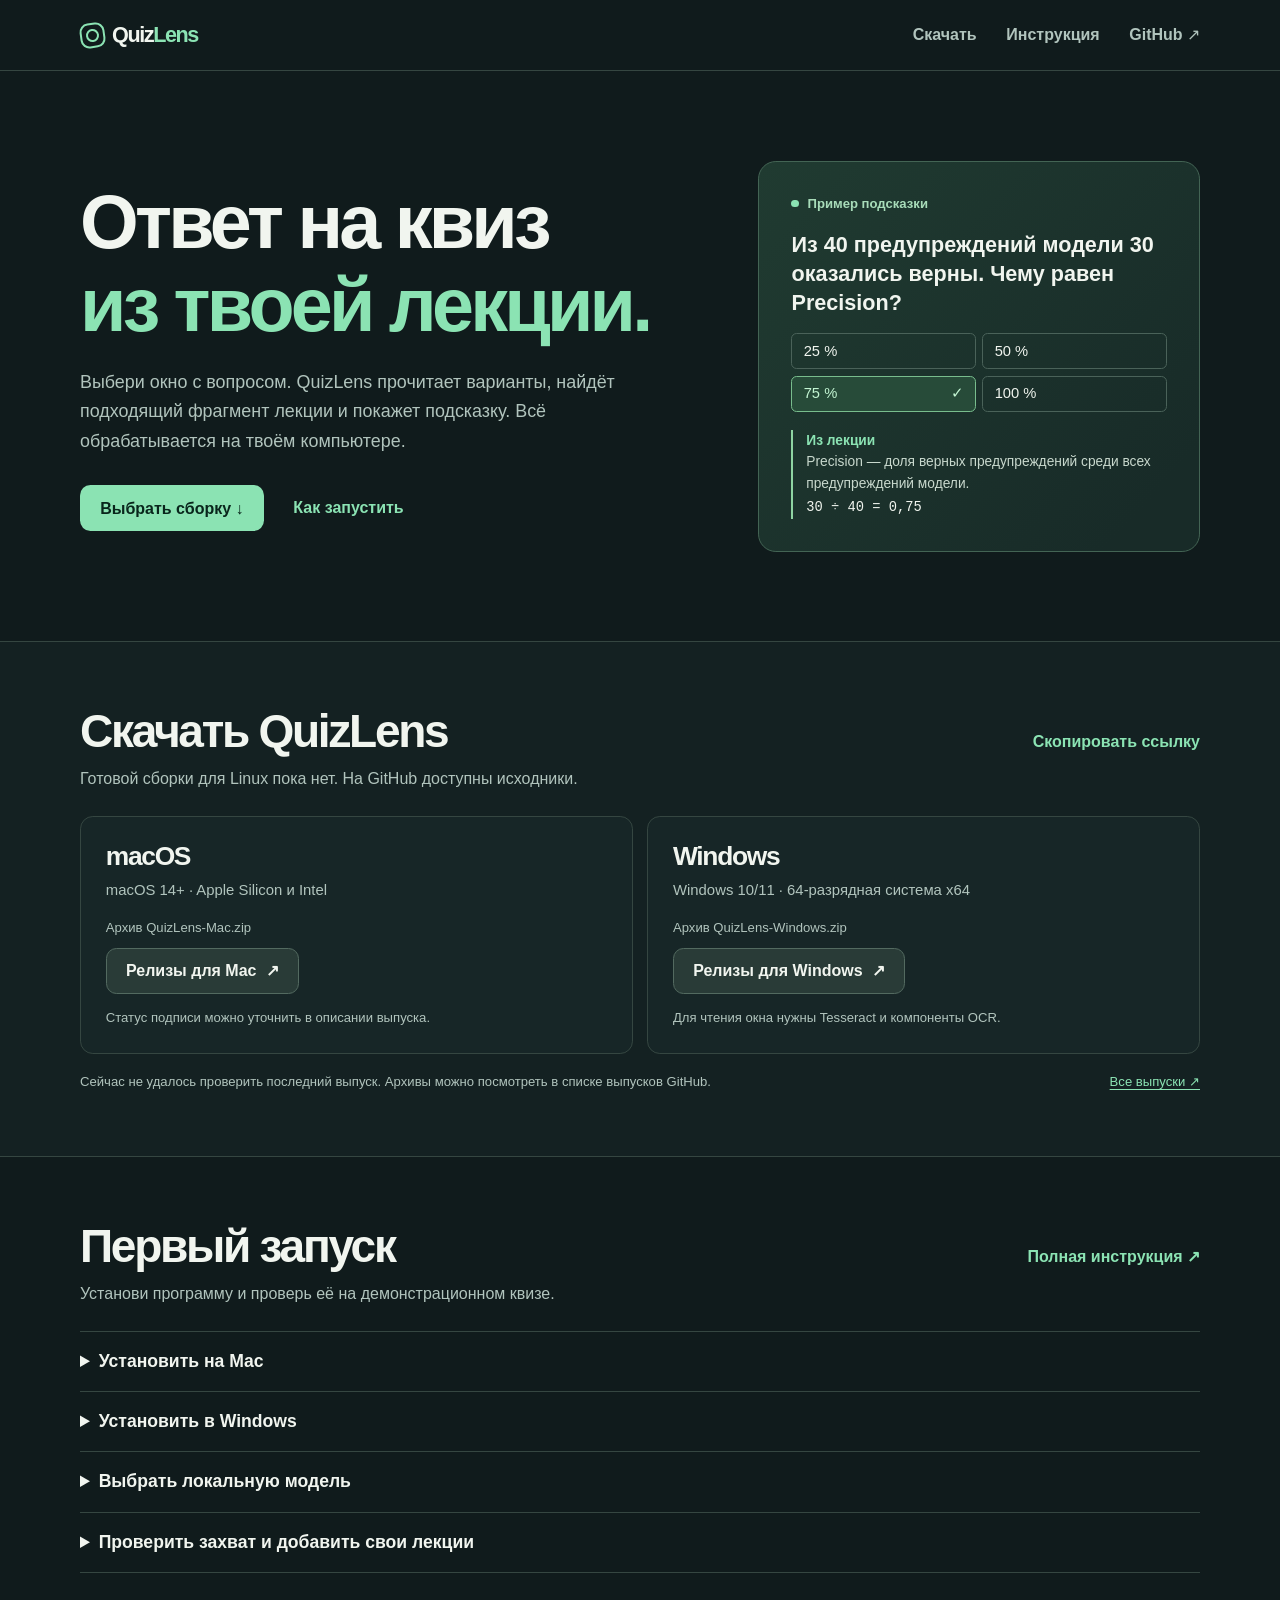
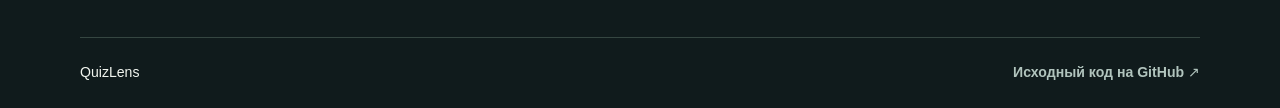
==== index.html @ 9372a593 "Publish the QuizLens download page" ====
<!doctype html>
<html lang="ru">
<head>
  <meta charset="utf-8"><meta name="viewport" content="width=device-width, initial-scale=1">
  <title>QuizLens — скачать для Mac и Windows</title>
  <meta name="description" content="QuizLens читает вопрос в выбранном окне и ищет ответ в твоих лекциях. Загрузка для macOS и Windows, подбор локальной модели и инструкция.">
  <meta name="color-scheme" content="dark"><meta name="theme-color" content="#101b1c">
  <link rel="stylesheet" href="./download.css"><script defer src="./download.js"></script>
</head>
<body data-repository="NolReaction/quizlens">
<a class="skip-link" href="#main">К содержанию</a>
<header class="bar">
  <div class="wrap nav">
    <a href="./" class="brand" aria-label="QuizLens, начало страницы"><span class="lens" aria-hidden="true"></span>Quiz<span>Lens</span></a>
    <nav aria-label="Навигация"><a href="#download">Скачать</a><a href="#start">Инструкция</a><a href="https://github.com/NolReaction/quizlens" class="external">GitHub <span aria-hidden="true">↗</span></a></nav>
  </div>
</header>
<main id="main">
  <section class="hero wrap" aria-labelledby="intro">
    <div class="intro">
      <h1 id="intro">Ответ на квиз <em>из твоей лекции.</em></h1>
      <p>Выбери окно с вопросом. QuizLens прочитает варианты, найдёт подходящий фрагмент лекции и покажет подсказку. Всё обрабатывается на твоём компьютере.</p>
      <div class="hero-actions"><a id="hero-action" class="button primary" href="#download">Выбрать сборку <span aria-hidden="true">↓</span></a><a class="text-link" href="#start">Как запустить</a></div>
    </div>
    <aside class="preview" aria-label="Пример работы QuizLens">
      <div class="preview-caption"><span class="caption-dot" aria-hidden="true"></span>Пример подсказки</div>
      <p class="example-question">Из 40 предупреждений модели 30 оказались верны. Чему равен Precision?</p>
      <div class="examples"><span>25 %</span><span>50 %</span><strong>75 % <i aria-hidden="true">✓</i></strong><span>100 %</span></div>
      <div class="evidence"><div>Из лекции</div><p>Precision — доля верных предупреждений среди всех предупреждений модели.</p><code>30 ÷ 40 = 0,75</code></div>
    </aside>
  </section>

  <section id="download" class="download section" aria-labelledby="download-title">
    <div class="wrap">
      <div class="section-heading"><div><h2 id="download-title">Скачать QuizLens</h2><p id="device-note">Выбери систему компьютера, на котором будешь проходить квиз.</p></div><button id="share" type="button" class="text-link" hidden>Скопировать ссылку</button></div>
      <p id="share-message" class="feedback" role="status"></p>
      <div class="build-grid">
        <article class="build" id="mac-card" tabindex="-1"><div class="build-heading"><h3>macOS</h3><span class="match" hidden>Для этого устройства</span></div><p>macOS 14+ · Apple Silicon и Intel</p><p class="metadata" id="mac-info">Архив QuizLens-Mac.zip</p><a id="mac-download" aria-describedby="sign-info" class="button asset" href="https://github.com/NolReaction/quizlens/releases">Релизы для Mac <span aria-hidden="true">↗</span></a><p id="sign-info" class="fine">Сведения о подписи указаны в выпуске.</p></article>
        <article class="build" id="windows-card"><div class="build-heading"><h3>Windows</h3><span class="match" hidden>Для этого устройства</span></div><p>Windows 10/11 · 64-разрядная система x64</p><p class="metadata" id="windows-info">Архив QuizLens-Windows.zip</p><a id="windows-download" class="button asset" href="https://github.com/NolReaction/quizlens/releases">Релизы для Windows <span aria-hidden="true">↗</span></a><p class="fine">Для чтения окна нужны Tesseract и компоненты OCR.</p></article>
      </div>
      <div class="release-row"><p id="release-status" role="status">Публикации и контрольные суммы доступны в GitHub Releases.</p><a id="releases" href="https://github.com/NolReaction/quizlens/releases">Все выпуски ↗</a></div>
      <noscript><p>Открой список выпусков. В разделе Assets выбери архив своей системы. Подробная инструкция есть ниже.</p></noscript>
    </div>
  </section>

  <section id="start" class="guide wrap section" aria-labelledby="guide-title">
    <div class="section-heading"><div><h2 id="guide-title">Первый запуск</h2><p>Установи программу и проверь её на демонстрационном квизе.</p></div><a href="https://github.com/NolReaction/quizlens/blob/HEAD/docs/GUIDE.md" class="text-link">Полная инструкция ↗</a></div>
    <div class="steps">
      <details id="mac-install"><summary>Установить на Mac</summary><div>
        <p>Распакуй ZIP, перенеси <strong>QuizLens.app</strong> в «Программы» и открой. Нужен Python версии 3.9 или новее. Если он ещё не установлен, скачай Python для macOS. <a href="https://www.python.org/downloads/macos/">Сайт Python ↗</a></p>
        <p>Откроется локальная страница QuizLens в браузере. Её также можно открыть из меню QuizLens в строке меню. При первом захвате macOS может попросить доступ к записи экрана. Разрешение выдаётся приложению, которое выполняет захват.</p>
      </div></details>
      <details id="windows-install"><summary>Установить в Windows</summary><div>
        <p>Распакуй ZIP через «Извлечь всё». Установи 64-разрядный Python 3.9+ и открой <strong>Start.cmd</strong>. Оставь консоль открытой во время работы. <a href="https://www.python.org/downloads/windows/">Python для Windows ↗</a></p>
        <p>Для чтения экрана закрой QuizLens, установи Tesseract с языками <code>rus</code> и <code>eng</code>, затем запусти <strong>Install-OCR.cmd</strong>. После установки снова открой <strong>Start.cmd</strong>. Пошаговая инструкция есть в <strong>START-HERE.txt</strong> внутри архива.</p>
      </div></details>
      <details><summary>Выбрать локальную модель</summary><div><p>На главной странице QuizLens открой <strong>«Подобрать модель для компьютера»</strong>. Приложение учтёт память и графику, покажет точный файл GGUF и даст ссылку на скачивание. Введи характеристики вручную, если подбираешь модель для друга.</p>
        <p>Загрузи модель в Bionic или LM Studio, включи локальный API-сервер и нажми в QuizLens <strong>«Обновить список» → «Проверить на трёх вопросах»</strong>. Замер покажет, на сколько вопросов модель верно ответила за 15 секунд на вопрос. Для встроенных карточек модель можно пропустить. <a href="https://lmstudio.ai/">LM Studio ↗</a></p></div></details>
      <details><summary>Проверить захват и добавить свои лекции</summary><div><p>В разделе <strong>«Захват»</strong> отметь демонстрационный банк <code>analytics-demo.quiz.json</code>. Нажми <strong>«Открыть пробный квиз»</strong>, вернись в QuizLens и через <strong>«Выбрать окно»</strong> подключи вкладку квиза. Перейди в квиз и нажми <strong>«Начать»</strong>.</p>
        <p>Для занятия добавь свои PDF, PPTX, IPYNB или текст через <strong>«Лекции и модель» → «+ Добавить»</strong>. При появлении подсказки можно сверить её с цитатой. В тренировке доступны вопросы с таймером, а в журнале можно разобрать и исправить ответ.</p></div></details>
    </div>
  </section>
</main>
<footer class="wrap foot"><span>QuizLens</span><a href="https://github.com/NolReaction/quizlens">Исходный код на GitHub ↗</a></footer>
</body>
</html>
---- download.css ----
:root {
  color-scheme: dark;
  --background: #101b1c;
  --surface: #172627;
  --raised: #203132;
  --text: #f1f5ef;
  --muted: #b1c4bd;
  --accent: #8be3b3;
  --line: #354641;
  font-family: "Inter", -apple-system, BlinkMacSystemFont, "Segoe UI", sans-serif;
  background: var(--background);
  color: var(--text);
  line-height: 1.55;
}
* { box-sizing: border-box; }
body { margin: 0; }
[hidden] { display: none !important; }
a { color: var(--accent); text-underline-offset: .22em; }
button { font: inherit; cursor: pointer; }
a:focus-visible, button:focus-visible, summary:focus-visible { outline: 3px solid #e5e5a2; outline-offset: 5px; }
.wrap { width: min(1120px, calc(100% - 3rem)); margin: 0 auto; }
.bar { border-bottom: 1px solid var(--line); }
.nav, .nav nav, .brand, .section-heading, .release-row, .foot, .hero-actions, .build-heading { display: flex; align-items: center; }
.nav { min-height: 70px; justify-content: space-between; gap: 1rem; }
.nav nav, .hero-actions { gap: clamp(.8rem, 3vw, 1.85rem); }
.nav a, .brand, .foot a { text-decoration: none; }
.nav nav a, .foot a { color: var(--muted); font-weight: 550; }
.nav nav a:hover, .foot a:hover { text-decoration: underline; color: var(--text); }
.brand { color: var(--text); font-size: 1.35rem; letter-spacing: -.065em; font-weight: 750; }
.brand span:last-child { color: var(--accent); }
.lens { width: 1.55rem; height: 1.55rem; border: 2px solid var(--accent); border-radius: .55rem; transform: rotate(-8deg); margin-right: .45rem; display: grid; place-items: center; }
.lens::before { content: ''; width: .61rem; height: .61rem; border: 2px solid var(--accent); border-radius: 50%; }
.skip-link { position: absolute; top: -100px; left: 1rem; background: var(--surface); padding: .7rem 1rem; }
.skip-link:focus { top: 1rem; z-index: 2; }
h1, h2, h3, p { margin: 0; }
h1, h2, h3 { line-height: 1.1; letter-spacing: -.05em; text-wrap: balance; }
h1 { font-size: clamp(2.8rem, 5.9vw, 5.25rem); }
h1 em { display: block; font-weight: inherit; font-style: normal; color: var(--accent); }
h2 { font-size: clamp(1.9rem, 3.6vw, 3rem); }
h3 { font-size: 1.65rem; }
.hero { padding-block: clamp(3.1rem, 7vw, 6.5rem); display: grid; grid-template-columns: minmax(0, 1.22fr) minmax(0, .9fr); gap: clamp(2rem, 7vw, 5rem); align-items: center; }
.intro > p { font-size: clamp(1rem, 1.4vw, 1.16rem); line-height: 1.65; max-width: 42em; color: var(--muted); margin: 1.3rem 0 1.8rem; }
.hero-actions { flex-wrap: wrap; }
.button, .text-link { font-weight: 650; text-decoration: none; }
.button { display: inline-flex; justify-content: center; align-items: center; gap: .6rem; padding: .66rem 1.2rem; border-radius: .65rem; line-height: 1.45; border: 1px solid var(--line); }
.button.primary, .recommended .asset { background: var(--accent); color: #09261c; border-color: transparent; }
.button.primary:hover, .recommended .asset:hover { background: #a4eabf; }
.text-link { color: var(--accent); border: 0; background: transparent; padding: .45rem 0; }
.text-link:hover { text-decoration: underline; }
.preview { border: 1px solid #436454; border-radius: 1.12rem; padding: clamp(1.15rem, 3vw, 2rem); background: linear-gradient(133deg, #203b31 0%, #182b28 88%); }
.preview-caption { color: #a8dcb9; font-size: .82rem; font-weight: 600; display: flex; align-items: center; gap: .55rem; }
.caption-dot { width: .45rem; height: .45rem; border-radius: 50%; background: var(--accent); }
.example-question { margin: 1rem 0; font-weight: 650; font-size: clamp(1.05rem, 1.8vw, 1.35rem); line-height: 1.35; }
.examples { display: grid; grid-template-columns: repeat(2, 1fr); gap: .4rem; }
.examples > * { border: 1px solid #4a6259; padding: .35rem .7rem; border-radius: .35rem; font-size: .92rem; font-weight: 500; }
.examples strong { color: #c3f5d3; background: #274b39; border-color: #78bd8d; }
.examples i { font-style: normal; float: right; }
.evidence { padding-left: .8rem; border-left: 2px solid #8ed4a2; margin-top: 1.15rem; font-size: .86rem; color: #c8d8cd; }
.evidence div { font-weight: 650; color: var(--accent); }
.evidence code { display: block; margin-top: .2rem; color: var(--text); }
.section { padding-block: clamp(2.7rem, 5vw, 4.8rem); scroll-margin-top: .5rem; }
.download { background: #142122; border-block: 1px solid var(--line); }
.section-heading, .release-row, .foot { justify-content: space-between; gap: 1rem; flex-wrap: wrap; }
.section-heading { align-items: baseline; margin-bottom: 1.5rem; }
.section-heading p, .build p, .release-row p { color: var(--muted); }
.section-heading p { margin-top: .65rem; }
.build-grid { display: grid; grid-template-columns: repeat(2,minmax(0,1fr)); gap: .9rem; }
.build { border: 1px solid var(--line); border-radius: .8rem; background: var(--surface); padding: clamp(1.1rem, 2vw, 1.55rem); }
.build-heading { flex-wrap: wrap; gap: .65rem; margin-bottom: .5rem; }
.build.recommended { border-color: #6b9b7f; }
.match { color: #b7f0c8; font-size: .74rem; letter-spacing: .01em; }
.build p { font-size: .93rem; overflow-wrap: anywhere; }
.build .metadata { margin: 1rem 0 .6rem; font-size: .82rem; }
.asset { color: var(--text); background: #293b37; border-color: #536a60; }
.asset:hover { background: #334c42; }
.build .fine, .release-row { font-size: .82rem; }
.build .fine { margin-top: .85rem; }
.release-row { margin-top: 1.1rem; }
.feedback:empty { display: none; }
.feedback:not(:empty) { margin: -.7rem 0 1rem; overflow-wrap: anywhere; color: var(--muted); }
.steps { border-top: 1px solid var(--line); }
.steps details { padding: 1rem 0; border-bottom: 1px solid var(--line); }
.steps summary { font-weight: 590; font-size: 1.1rem; cursor: pointer; }
.steps details[open] summary { color: var(--accent); }
.steps details > div { max-width: 76ch; }
.steps p { margin-top: .7rem; color: var(--muted); }
.steps strong { font-weight: 620; color: var(--text); }
code { font-family: "IBM Plex Mono", "SFMono-Regular", Consolas, monospace; overflow-wrap: anywhere; }
.foot { border-top: 1px solid var(--line); padding-block: 1.5rem; font-size: .88rem; }
@media (max-width: 740px) { .hero { grid-template-columns: 1fr; gap: 2rem; } .preview { max-width: 32em; } }
@media (max-width: 570px) { .wrap { width: calc(100% - 2rem); } .nav nav { font-size: .84rem; gap: .8rem; } .nav { min-height: 58px; } .build-grid { grid-template-columns: 1fr; } .section-heading { gap: .45rem; } }
@media (max-width: 380px) { .nav { align-items: flex-start; flex-wrap: wrap; gap: .4rem; padding-block: .6rem; } .nav nav { width: 100%; justify-content: space-between; } }
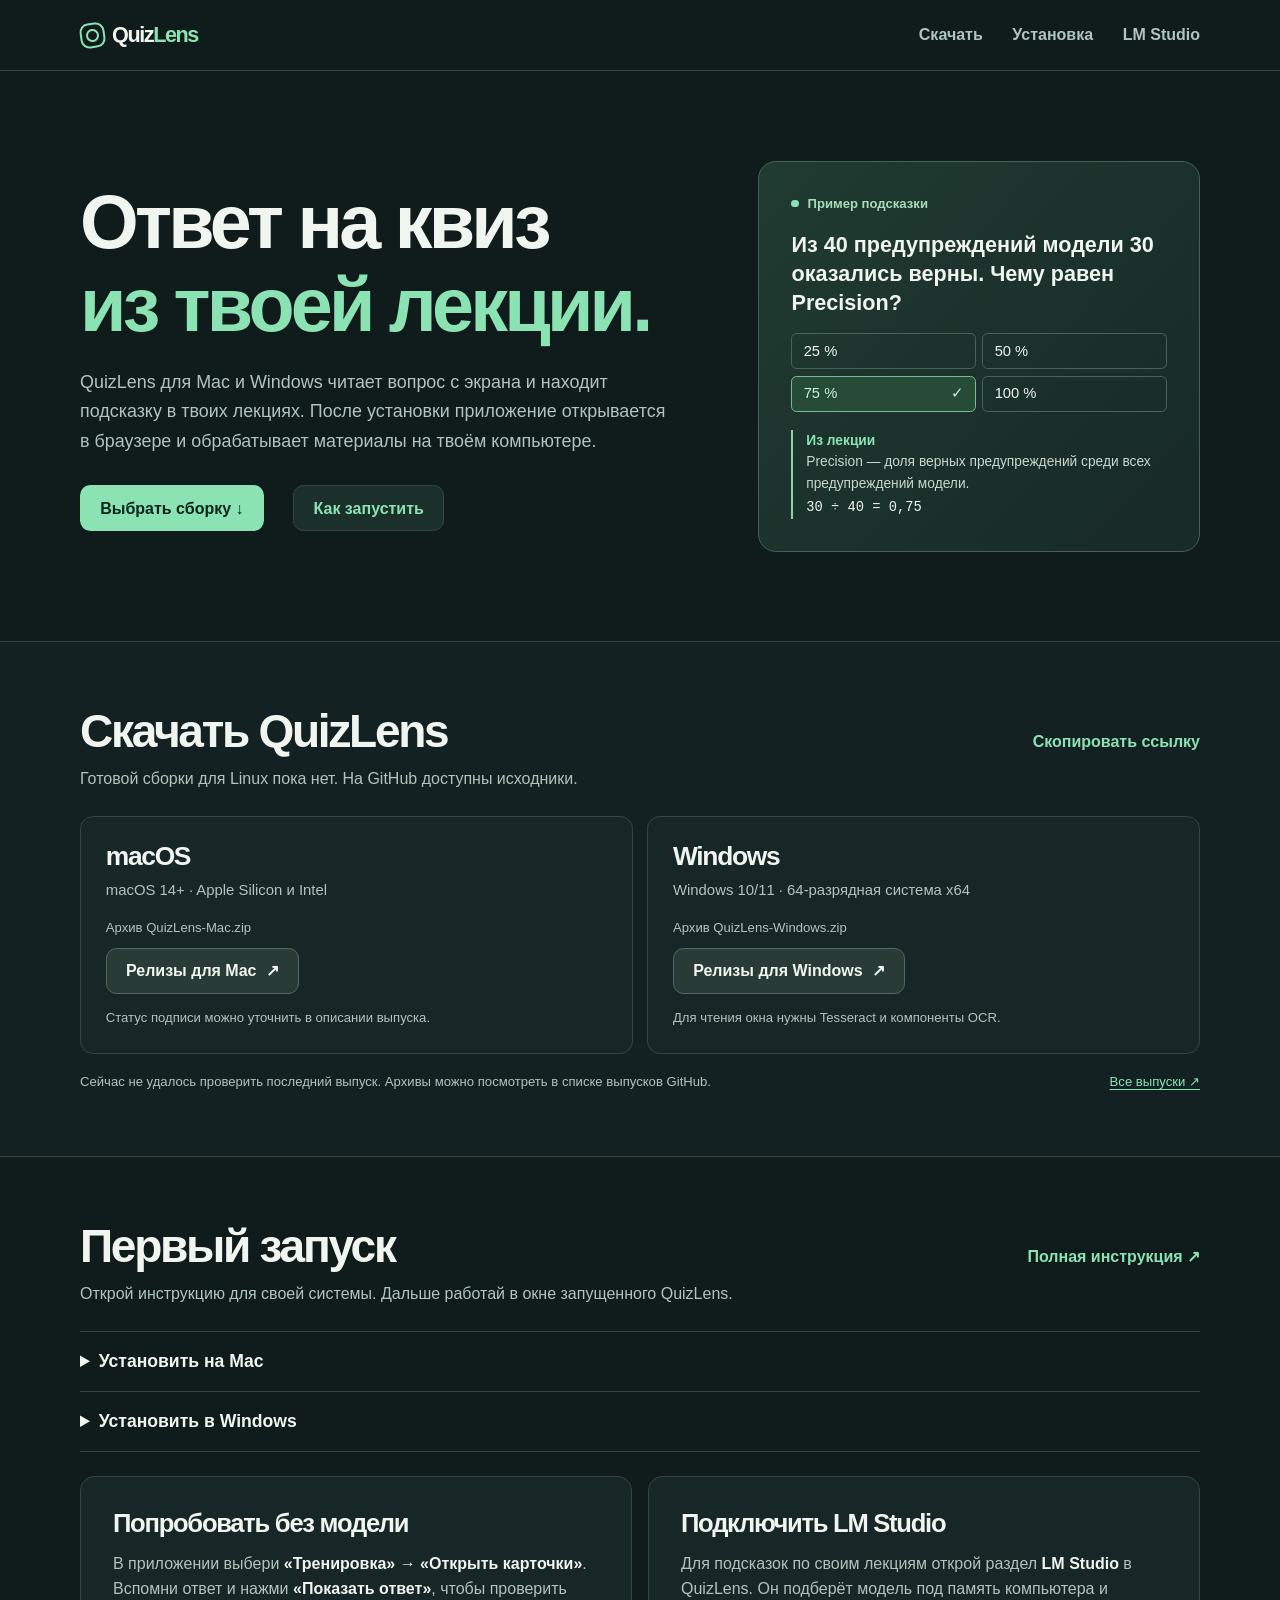
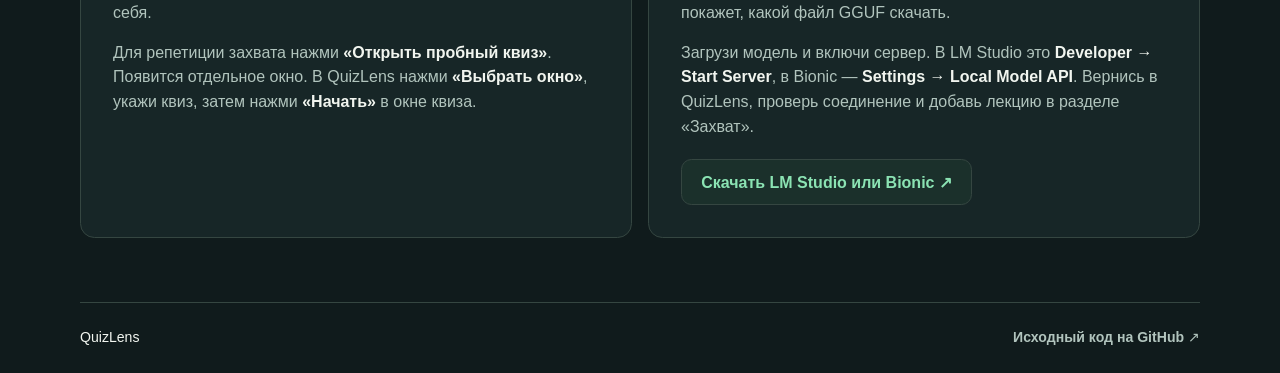
==== commit 562a4004: "Update QuizLens download page" ====
--- a/index.html
+++ b/index.html
@@ -12,15 +12,15 @@
 <header class="bar">
   <div class="wrap nav">
     <a href="./" class="brand" aria-label="QuizLens, начало страницы"><span class="lens" aria-hidden="true"></span>Quiz<span>Lens</span></a>
-    <nav aria-label="Навигация"><a href="#download">Скачать</a><a href="#start">Инструкция</a><a href="https://github.com/NolReaction/quizlens" class="external">GitHub <span aria-hidden="true">↗</span></a></nav>
+    <nav aria-label="Навигация"><a href="#download">Скачать</a><a href="#start">Установка</a><a href="#model-setup">LM Studio</a></nav>
   </div>
 </header>
 <main id="main">
   <section class="hero wrap" aria-labelledby="intro">
     <div class="intro">
       <h1 id="intro">Ответ на квиз <em>из твоей лекции.</em></h1>
-      <p>Выбери окно с вопросом. QuizLens прочитает варианты, найдёт подходящий фрагмент лекции и покажет подсказку. Всё обрабатывается на твоём компьютере.</p>
-      <div class="hero-actions"><a id="hero-action" class="button primary" href="#download">Выбрать сборку <span aria-hidden="true">↓</span></a><a class="text-link" href="#start">Как запустить</a></div>
+      <p>QuizLens для Mac и Windows читает вопрос с экрана и находит подсказку в твоих лекциях. После установки приложение открывается в браузере и обрабатывает материалы на твоём компьютере.</p>
+      <div class="hero-actions"><a id="hero-action" class="button primary" href="#download">Выбрать сборку <span aria-hidden="true">↓</span></a><a class="button secondary" href="#start">Как запустить</a></div>
     </div>
     <aside class="preview" aria-label="Пример работы QuizLens">
       <div class="preview-caption"><span class="caption-dot" aria-hidden="true"></span>Пример подсказки</div>
@@ -44,7 +44,7 @@
   </section>
 
   <section id="start" class="guide wrap section" aria-labelledby="guide-title">
-    <div class="section-heading"><div><h2 id="guide-title">Первый запуск</h2><p>Установи программу и проверь её на демонстрационном квизе.</p></div><a href="https://github.com/NolReaction/quizlens/blob/HEAD/docs/GUIDE.md" class="text-link">Полная инструкция ↗</a></div>
+    <div class="section-heading"><div><h2 id="guide-title">Первый запуск</h2><p>Открой инструкцию для своей системы. Дальше работай в окне запущенного QuizLens.</p></div><a href="https://github.com/NolReaction/quizlens/blob/HEAD/docs/GUIDE.md" class="text-link">Полная инструкция ↗</a></div>
     <div class="steps">
       <details id="mac-install"><summary>Установить на Mac</summary><div>
         <p>Распакуй ZIP, перенеси <strong>QuizLens.app</strong> в «Программы» и открой. Нужен Python версии 3.9 или новее. Если он ещё не установлен, скачай Python для macOS. <a href="https://www.python.org/downloads/macos/">Сайт Python ↗</a></p>
@@ -54,10 +54,19 @@
         <p>Распакуй ZIP через «Извлечь всё». Установи 64-разрядный Python 3.9+ и открой <strong>Start.cmd</strong>. Оставь консоль открытой во время работы. <a href="https://www.python.org/downloads/windows/">Python для Windows ↗</a></p>
         <p>Для чтения экрана закрой QuizLens, установи Tesseract с языками <code>rus</code> и <code>eng</code>, затем запусти <strong>Install-OCR.cmd</strong>. После установки снова открой <strong>Start.cmd</strong>. Пошаговая инструкция есть в <strong>START-HERE.txt</strong> внутри архива.</p>
       </div></details>
-      <details><summary>Выбрать локальную модель</summary><div><p>На главной странице QuizLens открой <strong>«Подобрать модель для компьютера»</strong>. Приложение учтёт память и графику, покажет точный файл GGUF и даст ссылку на скачивание. Введи характеристики вручную, если подбираешь модель для друга.</p>
-        <p>Загрузи модель в Bionic или LM Studio, включи локальный API-сервер и нажми в QuizLens <strong>«Обновить список» → «Проверить на трёх вопросах»</strong>. Замер покажет, на сколько вопросов модель верно ответила за 15 секунд на вопрос. Для встроенных карточек модель можно пропустить. <a href="https://lmstudio.ai/">LM Studio ↗</a></p></div></details>
-      <details><summary>Проверить захват и добавить свои лекции</summary><div><p>В разделе <strong>«Захват»</strong> отметь демонстрационный банк <code>analytics-demo.quiz.json</code>. Нажми <strong>«Открыть пробный квиз»</strong>, вернись в QuizLens и через <strong>«Выбрать окно»</strong> подключи вкладку квиза. Перейди в квиз и нажми <strong>«Начать»</strong>.</p>
-        <p>Для занятия добавь свои PDF, PPTX, IPYNB или текст через <strong>«Лекции и модель» → «+ Добавить»</strong>. При появлении подсказки можно сверить её с цитатой. В тренировке доступны вопросы с таймером, а в журнале можно разобрать и исправить ответ.</p></div></details>
+    </div>
+    <div class="first-run-grid">
+      <article class="first-run-card">
+        <h3>Попробовать без модели</h3>
+        <p>В приложении выбери <strong>«Тренировка» → «Открыть карточки»</strong>. Вспомни ответ и нажми <strong>«Показать ответ»</strong>, чтобы проверить себя.</p>
+        <p>Для репетиции захвата нажми <strong>«Открыть пробный квиз»</strong>. Появится отдельное окно. В QuizLens нажми <strong>«Выбрать окно»</strong>, укажи квиз, затем нажми <strong>«Начать»</strong> в окне квиза.</p>
+      </article>
+      <article id="model-setup" class="first-run-card">
+        <h3>Подключить LM Studio</h3>
+        <p>Для подсказок по своим лекциям открой раздел <strong>LM Studio</strong> в QuizLens. Он подберёт модель под память компьютера и покажет, какой файл GGUF скачать.</p>
+        <p>Загрузи модель и включи сервер. В LM Studio это <strong>Developer → Start Server</strong>, в Bionic — <strong>Settings → Local Model API</strong>. Вернись в QuizLens, проверь соединение и добавь лекцию в разделе «Захват».</p>
+        <a class="button secondary" href="https://lmstudio.ai/download">Скачать LM Studio или Bionic ↗</a>
+      </article>
     </div>
   </section>
 </main>
--- a/download.css
+++ b/download.css
@@ -45,6 +45,9 @@
 .button { display: inline-flex; justify-content: center; align-items: center; gap: .6rem; padding: .66rem 1.2rem; border-radius: .65rem; line-height: 1.45; border: 1px solid var(--line); }
 .button.primary, .recommended .asset { background: var(--accent); color: #09261c; border-color: transparent; }
 .button.primary:hover, .recommended .asset:hover { background: #a4eabf; }
+.button { min-height: 46px; }
+.button.secondary { background: #1b302b; color: var(--accent); }
+.button.secondary:hover { background: #274237; }
 .text-link { color: var(--accent); border: 0; background: transparent; padding: .45rem 0; }
 .text-link:hover { text-decoration: underline; }
 .preview { border: 1px solid #436454; border-radius: 1.12rem; padding: clamp(1.15rem, 3vw, 2rem); background: linear-gradient(133deg, #203b31 0%, #182b28 88%); }
@@ -85,8 +88,16 @@
 .steps details > div { max-width: 76ch; }
 .steps p { margin-top: .7rem; color: var(--muted); }
 .steps strong { font-weight: 620; color: var(--text); }
+.first-run-grid { display: grid; grid-template-columns: repeat(2, minmax(0, 1fr)); gap: 1rem; margin-top: 1.5rem; }
+.first-run-card { padding: clamp(1.2rem, 3vw, 2rem); background: var(--surface); border: 1px solid var(--line); border-radius: .9rem; scroll-margin-block-start: 1rem; }
+.first-run-card h3 { font-size: clamp(1.35rem, 2vw, 1.65rem); }
+.first-run-card p { color: var(--muted); margin-top: .9rem; }
+.first-run-card strong { color: var(--text); font-weight: 620; }
+.first-run-card .button { margin-top: 1.2rem; }
 code { font-family: "IBM Plex Mono", "SFMono-Regular", Consolas, monospace; overflow-wrap: anywhere; }
 .foot { border-top: 1px solid var(--line); padding-block: 1.5rem; font-size: .88rem; }
 @media (max-width: 740px) { .hero { grid-template-columns: 1fr; gap: 2rem; } .preview { max-width: 32em; } }
 @media (max-width: 570px) { .wrap { width: calc(100% - 2rem); } .nav nav { font-size: .84rem; gap: .8rem; } .nav { min-height: 58px; } .build-grid { grid-template-columns: 1fr; } .section-heading { gap: .45rem; } }
 @media (max-width: 380px) { .nav { align-items: flex-start; flex-wrap: wrap; gap: .4rem; padding-block: .6rem; } .nav nav { width: 100%; justify-content: space-between; } }
+@media (max-width: 660px) { .first-run-grid { grid-template-columns: 1fr; } }
+.nav nav a { display: inline-flex; align-items: center; min-height: 44px; }
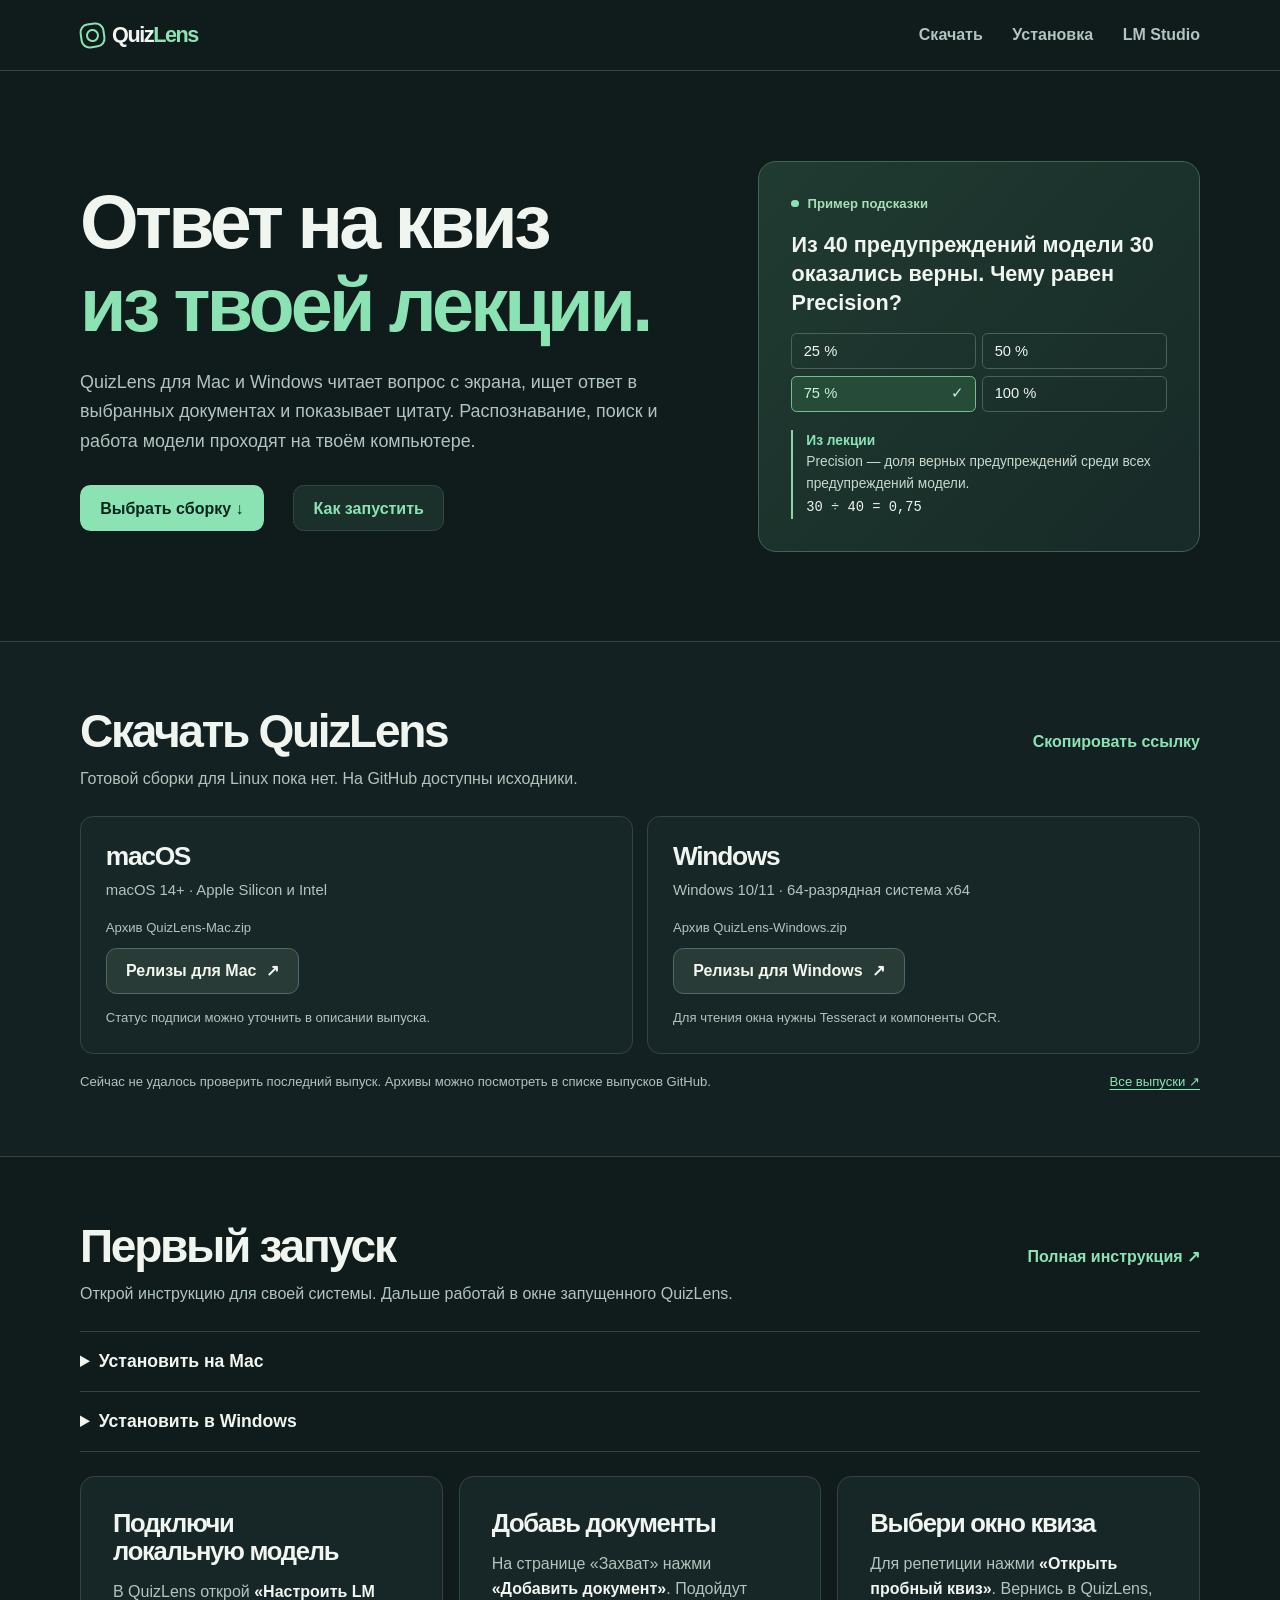
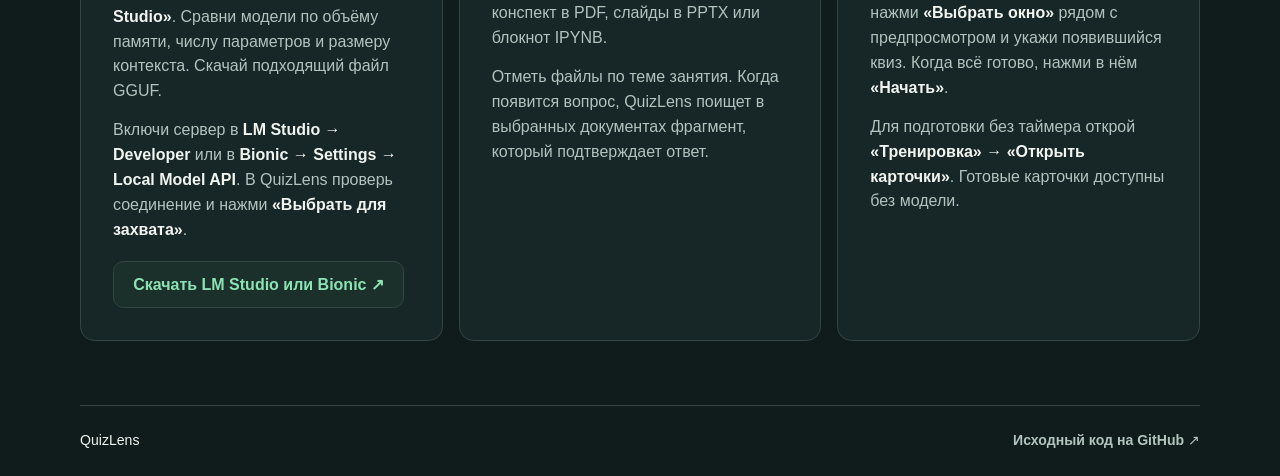
==== commit cc3ce1ae: "Update QuizLens download page" ====
--- a/index.html
+++ b/index.html
@@ -3,7 +3,7 @@
 <head>
   <meta charset="utf-8"><meta name="viewport" content="width=device-width, initial-scale=1">
   <title>QuizLens — скачать для Mac и Windows</title>
-  <meta name="description" content="QuizLens читает вопрос в выбранном окне и ищет ответ в твоих лекциях. Загрузка для macOS и Windows, подбор локальной модели и инструкция.">
+  <meta name="description" content="QuizLens читает вопрос в выбранном окне и находит ответ в твоих документах. Скачать для macOS и Windows, подобрать локальную модель и проверить на пробном квизе.">
   <meta name="color-scheme" content="dark"><meta name="theme-color" content="#101b1c">
   <link rel="stylesheet" href="./download.css"><script defer src="./download.js"></script>
 </head>
@@ -19,7 +19,7 @@
   <section class="hero wrap" aria-labelledby="intro">
     <div class="intro">
       <h1 id="intro">Ответ на квиз <em>из твоей лекции.</em></h1>
-      <p>QuizLens для Mac и Windows читает вопрос с экрана и находит подсказку в твоих лекциях. После установки приложение открывается в браузере и обрабатывает материалы на твоём компьютере.</p>
+      <p>QuizLens для Mac и Windows читает вопрос с экрана, ищет ответ в выбранных документах и показывает цитату. Распознавание, поиск и работа модели проходят на твоём компьютере.</p>
       <div class="hero-actions"><a id="hero-action" class="button primary" href="#download">Выбрать сборку <span aria-hidden="true">↓</span></a><a class="button secondary" href="#start">Как запустить</a></div>
     </div>
     <aside class="preview" aria-label="Пример работы QuizLens">
@@ -56,16 +56,21 @@
       </div></details>
     </div>
     <div class="first-run-grid">
+      <article id="model-setup" class="first-run-card">
+        <h3>Подключи локальную модель</h3>
+        <p>В QuizLens открой <strong>«Настроить LM Studio»</strong>. Сравни модели по объёму памяти, числу параметров и размеру контекста. Скачай подходящий файл GGUF.</p>
+        <p>Включи сервер в <strong>LM Studio → Developer</strong> или в <strong>Bionic → Settings → Local Model API</strong>. В QuizLens проверь соединение и нажми <strong>«Выбрать для захвата»</strong>.</p>
+        <a class="button secondary" href="https://lmstudio.ai/download">Скачать LM Studio или Bionic ↗</a>
+      </article>
       <article class="first-run-card">
-        <h3>Попробовать без модели</h3>
-        <p>В приложении выбери <strong>«Тренировка» → «Открыть карточки»</strong>. Вспомни ответ и нажми <strong>«Показать ответ»</strong>, чтобы проверить себя.</p>
-        <p>Для репетиции захвата нажми <strong>«Открыть пробный квиз»</strong>. Появится отдельное окно. В QuizLens нажми <strong>«Выбрать окно»</strong>, укажи квиз, затем нажми <strong>«Начать»</strong> в окне квиза.</p>
+        <h3>Добавь документы</h3>
+        <p>На странице «Захват» нажми <strong>«Добавить документ»</strong>. Подойдут конспект в PDF, слайды в PPTX или блокнот IPYNB.</p>
+        <p>Отметь файлы по теме занятия. Когда появится вопрос, QuizLens поищет в выбранных документах фрагмент, который подтверждает ответ.</p>
       </article>
-      <article id="model-setup" class="first-run-card">
-        <h3>Подключить LM Studio</h3>
-        <p>Для подсказок по своим лекциям открой раздел <strong>LM Studio</strong> в QuizLens. Он подберёт модель под память компьютера и покажет, какой файл GGUF скачать.</p>
-        <p>Загрузи модель и включи сервер. В LM Studio это <strong>Developer → Start Server</strong>, в Bionic — <strong>Settings → Local Model API</strong>. Вернись в QuizLens, проверь соединение и добавь лекцию в разделе «Захват».</p>
-        <a class="button secondary" href="https://lmstudio.ai/download">Скачать LM Studio или Bionic ↗</a>
+      <article class="first-run-card">
+        <h3>Выбери окно квиза</h3>
+        <p>Для репетиции нажми <strong>«Открыть пробный квиз»</strong>. Вернись в QuizLens, нажми <strong>«Выбрать окно»</strong> рядом с предпросмотром и укажи появившийся квиз. Когда всё готово, нажми в нём <strong>«Начать»</strong>.</p>
+        <p>Для подготовки без таймера открой <strong>«Тренировка» → «Открыть карточки»</strong>. Готовые карточки доступны без модели.</p>
       </article>
     </div>
   </section>
--- a/download.css
+++ b/download.css
@@ -88,7 +88,7 @@
 .steps details > div { max-width: 76ch; }
 .steps p { margin-top: .7rem; color: var(--muted); }
 .steps strong { font-weight: 620; color: var(--text); }
-.first-run-grid { display: grid; grid-template-columns: repeat(2, minmax(0, 1fr)); gap: 1rem; margin-top: 1.5rem; }
+.first-run-grid { display: grid; grid-template-columns: repeat(3, minmax(0, 1fr)); gap: 1rem; margin-top: 1.5rem; }
 .first-run-card { padding: clamp(1.2rem, 3vw, 2rem); background: var(--surface); border: 1px solid var(--line); border-radius: .9rem; scroll-margin-block-start: 1rem; }
 .first-run-card h3 { font-size: clamp(1.35rem, 2vw, 1.65rem); }
 .first-run-card p { color: var(--muted); margin-top: .9rem; }
@@ -99,5 +99,5 @@
 @media (max-width: 740px) { .hero { grid-template-columns: 1fr; gap: 2rem; } .preview { max-width: 32em; } }
 @media (max-width: 570px) { .wrap { width: calc(100% - 2rem); } .nav nav { font-size: .84rem; gap: .8rem; } .nav { min-height: 58px; } .build-grid { grid-template-columns: 1fr; } .section-heading { gap: .45rem; } }
 @media (max-width: 380px) { .nav { align-items: flex-start; flex-wrap: wrap; gap: .4rem; padding-block: .6rem; } .nav nav { width: 100%; justify-content: space-between; } }
-@media (max-width: 660px) { .first-run-grid { grid-template-columns: 1fr; } }
+@media (max-width: 850px) { .first-run-grid { grid-template-columns: 1fr; } }
 .nav nav a { display: inline-flex; align-items: center; min-height: 44px; }
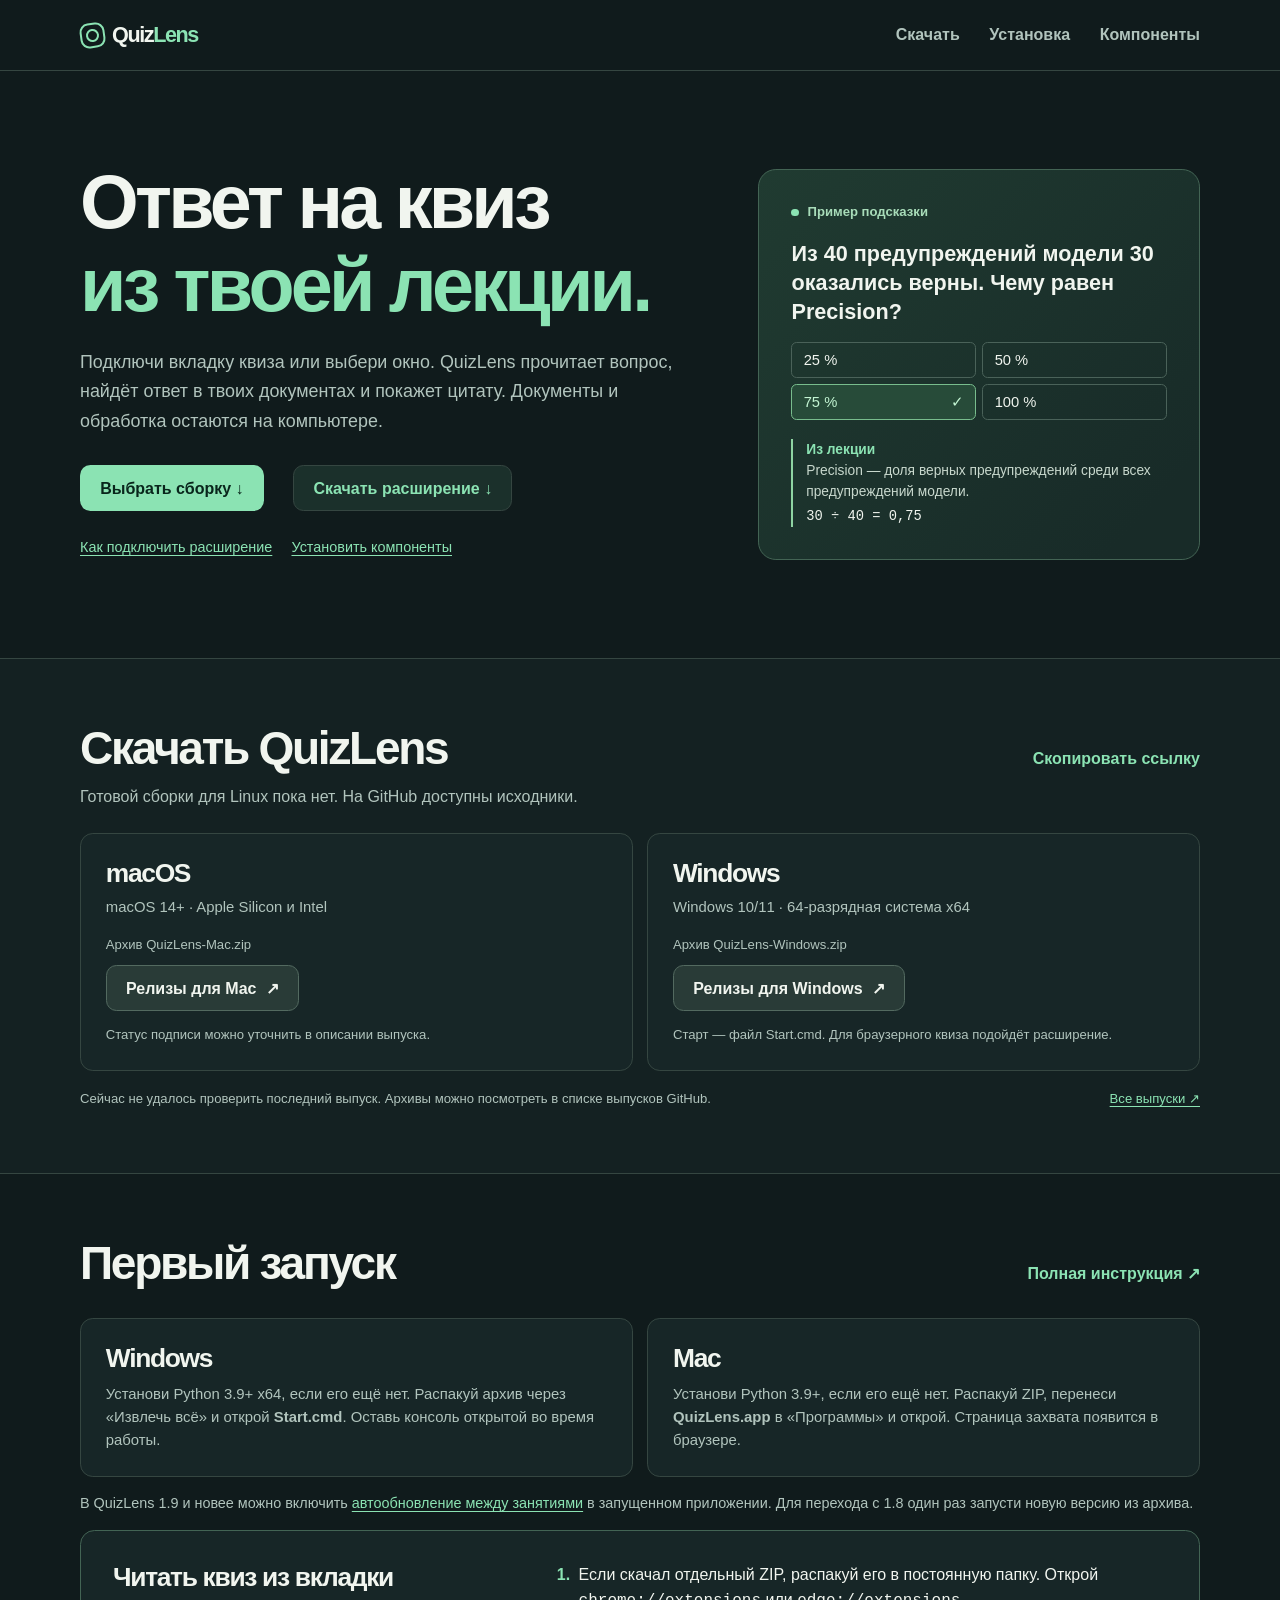
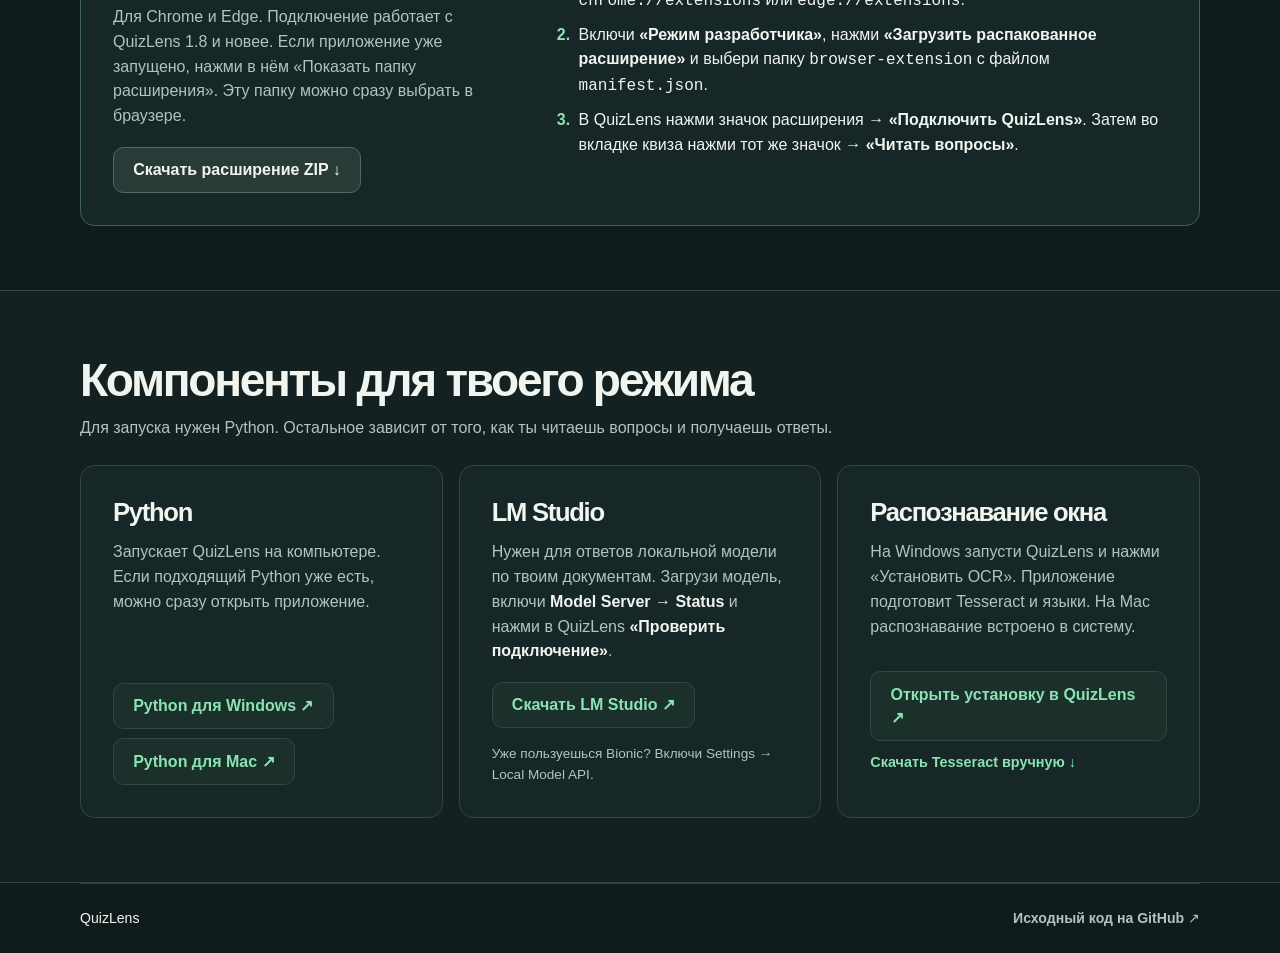
==== commit 55064629: "Update QuizLens download page" ====
--- a/index.html
+++ b/index.html
@@ -3,7 +3,7 @@
 <head>
   <meta charset="utf-8"><meta name="viewport" content="width=device-width, initial-scale=1">
   <title>QuizLens — скачать для Mac и Windows</title>
-  <meta name="description" content="QuizLens читает вопрос в выбранном окне и находит ответ в твоих документах. Скачать для macOS и Windows, подобрать локальную модель и проверить на пробном квизе.">
+  <meta name="description" content="QuizLens читает вопрос из вкладки или с экрана и находит ответ в твоих документах. Скачать для macOS и Windows, подобрать локальную модель и проверить на пробном квизе.">
   <meta name="color-scheme" content="dark"><meta name="theme-color" content="#101b1c">
   <link rel="stylesheet" href="./download.css"><script defer src="./download.js"></script>
 </head>
@@ -12,15 +12,16 @@
 <header class="bar">
   <div class="wrap nav">
     <a href="./" class="brand" aria-label="QuizLens, начало страницы"><span class="lens" aria-hidden="true"></span>Quiz<span>Lens</span></a>
-    <nav aria-label="Навигация"><a href="#download">Скачать</a><a href="#start">Установка</a><a href="#model-setup">LM Studio</a></nav>
+    <nav aria-label="Навигация"><a href="#download">Скачать</a><a href="#start">Установка</a><a href="#components">Компоненты</a></nav>
   </div>
 </header>
 <main id="main">
   <section class="hero wrap" aria-labelledby="intro">
     <div class="intro">
       <h1 id="intro">Ответ на квиз <em>из твоей лекции.</em></h1>
-      <p>QuizLens для Mac и Windows читает вопрос с экрана, ищет ответ в выбранных документах и показывает цитату. Распознавание, поиск и работа модели проходят на твоём компьютере.</p>
-      <div class="hero-actions"><a id="hero-action" class="button primary" href="#download">Выбрать сборку <span aria-hidden="true">↓</span></a><a class="button secondary" href="#start">Как запустить</a></div>
+      <p>Подключи вкладку квиза или выбери окно. QuizLens прочитает вопрос, найдёт ответ в твоих документах и покажет цитату. Документы и обработка остаются на компьютере.</p>
+      <div class="hero-actions"><a id="hero-action" class="button primary" href="#download">Выбрать сборку <span aria-hidden="true">↓</span></a><a id="extension-download" class="button secondary" href="./QuizLens-Extension.zip" download>Скачать расширение ↓</a></div>
+      <div class="intro-links"><a href="#extension">Как подключить расширение</a><a href="#components">Установить компоненты</a></div>
     </div>
     <aside class="preview" aria-label="Пример работы QuizLens">
       <div class="preview-caption"><span class="caption-dot" aria-hidden="true"></span>Пример подсказки</div>
@@ -36,7 +37,7 @@
       <p id="share-message" class="feedback" role="status"></p>
       <div class="build-grid">
         <article class="build" id="mac-card" tabindex="-1"><div class="build-heading"><h3>macOS</h3><span class="match" hidden>Для этого устройства</span></div><p>macOS 14+ · Apple Silicon и Intel</p><p class="metadata" id="mac-info">Архив QuizLens-Mac.zip</p><a id="mac-download" aria-describedby="sign-info" class="button asset" href="https://github.com/NolReaction/quizlens/releases">Релизы для Mac <span aria-hidden="true">↗</span></a><p id="sign-info" class="fine">Сведения о подписи указаны в выпуске.</p></article>
-        <article class="build" id="windows-card"><div class="build-heading"><h3>Windows</h3><span class="match" hidden>Для этого устройства</span></div><p>Windows 10/11 · 64-разрядная система x64</p><p class="metadata" id="windows-info">Архив QuizLens-Windows.zip</p><a id="windows-download" class="button asset" href="https://github.com/NolReaction/quizlens/releases">Релизы для Windows <span aria-hidden="true">↗</span></a><p class="fine">Для чтения окна нужны Tesseract и компоненты OCR.</p></article>
+        <article class="build" id="windows-card"><div class="build-heading"><h3>Windows</h3><span class="match" hidden>Для этого устройства</span></div><p>Windows 10/11 · 64-разрядная система x64</p><p class="metadata" id="windows-info">Архив QuizLens-Windows.zip</p><a id="windows-download" class="button asset" href="https://github.com/NolReaction/quizlens/releases">Релизы для Windows <span aria-hidden="true">↗</span></a><p class="fine">Старт — файл Start.cmd. Для браузерного квиза подойдёт расширение.</p></article>
       </div>
       <div class="release-row"><p id="release-status" role="status">Публикации и контрольные суммы доступны в GitHub Releases.</p><a id="releases" href="https://github.com/NolReaction/quizlens/releases">Все выпуски ↗</a></div>
       <noscript><p>Открой список выпусков. В разделе Assets выбери архив своей системы. Подробная инструкция есть ниже.</p></noscript>
@@ -44,36 +45,33 @@
   </section>
 
   <section id="start" class="guide wrap section" aria-labelledby="guide-title">
-    <div class="section-heading"><div><h2 id="guide-title">Первый запуск</h2><p>Открой инструкцию для своей системы. Дальше работай в окне запущенного QuizLens.</p></div><a href="https://github.com/NolReaction/quizlens/blob/HEAD/docs/GUIDE.md" class="text-link">Полная инструкция ↗</a></div>
-    <div class="steps">
-      <details id="mac-install"><summary>Установить на Mac</summary><div>
-        <p>Распакуй ZIP, перенеси <strong>QuizLens.app</strong> в «Программы» и открой. Нужен Python версии 3.9 или новее. Если он ещё не установлен, скачай Python для macOS. <a href="https://www.python.org/downloads/macos/">Сайт Python ↗</a></p>
-        <p>Откроется локальная страница QuizLens в браузере. Её также можно открыть из меню QuizLens в строке меню. При первом захвате macOS может попросить доступ к записи экрана. Разрешение выдаётся приложению, которое выполняет захват.</p>
-      </div></details>
-      <details id="windows-install"><summary>Установить в Windows</summary><div>
-        <p>Распакуй ZIP через «Извлечь всё». Установи 64-разрядный Python 3.9+ и открой <strong>Start.cmd</strong>. Оставь консоль открытой во время работы. <a href="https://www.python.org/downloads/windows/">Python для Windows ↗</a></p>
-        <p>Для чтения экрана закрой QuizLens, установи Tesseract с языками <code>rus</code> и <code>eng</code>, затем запусти <strong>Install-OCR.cmd</strong>. После установки снова открой <strong>Start.cmd</strong>. Пошаговая инструкция есть в <strong>START-HERE.txt</strong> внутри архива.</p>
-      </div></details>
+    <div class="section-heading"><div><h2 id="guide-title">Первый запуск</h2></div><a href="https://github.com/NolReaction/quizlens/blob/HEAD/docs/GUIDE.md" class="text-link">Полная инструкция ↗</a></div>
+    <div class="build-grid">
+      <article id="windows-install" class="build install-card"><h3>Windows</h3><p>Установи Python 3.9+ x64, если его ещё нет. Распакуй архив через «Извлечь всё» и открой <strong>Start.cmd</strong>. Оставь консоль открытой во время работы.</p></article>
+      <article id="mac-install" class="build install-card"><h3>Mac</h3><p>Установи Python 3.9+, если его ещё нет. Распакуй ZIP, перенеси <strong>QuizLens.app</strong> в «Программы» и открой. Страница захвата появится в браузере.</p></article>
     </div>
+    <p class="update-note">В QuizLens 1.9 и новее можно включить <a href="http://127.0.0.1:8765/#appUpdates">автообновление между занятиями</a> в запущенном приложении. Для перехода с 1.8 один раз запусти новую версию из архива.</p>
+    <article id="extension" class="extension-panel" aria-labelledby="extension-title">
+      <div><h3 id="extension-title">Читать квиз из вкладки</h3><p>Для Chrome и Edge. Подключение работает с QuizLens 1.8 и новее. Если приложение уже запущено, нажми в нём «Показать папку расширения». Эту папку можно сразу выбрать в браузере.</p>
+        <a id="setup-extension-download" class="button asset" href="./QuizLens-Extension.zip" download>Скачать расширение ZIP ↓</a></div>
+      <ol>
+        <li>Если скачал отдельный ZIP, распакуй его в постоянную папку. Открой <code>chrome://extensions</code> или <code>edge://extensions</code>.</li>
+        <li>Включи <strong>«Режим разработчика»</strong>, нажми <strong>«Загрузить распакованное расширение»</strong> и выбери папку <code>browser-extension</code> с файлом <code>manifest.json</code>.</li>
+        <li>В QuizLens нажми значок расширения → <strong>«Подключить QuizLens»</strong>. Затем во вкладке квиза нажми тот же значок → <strong>«Читать вопросы»</strong>.</li>
+      </ol>
+    </article>
+  </section>
+  <section id="components" class="components section" aria-labelledby="components-title"><div class="wrap">
+    <div class="section-heading"><div><h2 id="components-title">Компоненты для твоего режима</h2><p>Для запуска нужен Python. Остальное зависит от того, как ты читаешь вопросы и получаешь ответы.</p></div></div>
     <div class="first-run-grid">
-      <article id="model-setup" class="first-run-card">
-        <h3>Подключи локальную модель</h3>
-        <p>В QuizLens открой <strong>«Настроить LM Studio»</strong>. Сравни модели по объёму памяти, числу параметров и размеру контекста. Скачай подходящий файл GGUF.</p>
-        <p>Включи сервер в <strong>LM Studio → Developer</strong> или в <strong>Bionic → Settings → Local Model API</strong>. В QuizLens проверь соединение и нажми <strong>«Выбрать для захвата»</strong>.</p>
-        <a class="button secondary" href="https://lmstudio.ai/download">Скачать LM Studio или Bionic ↗</a>
-      </article>
-      <article class="first-run-card">
-        <h3>Добавь документы</h3>
-        <p>На странице «Захват» нажми <strong>«Добавить документ»</strong>. Подойдут конспект в PDF, слайды в PPTX или блокнот IPYNB.</p>
-        <p>Отметь файлы по теме занятия. Когда появится вопрос, QuizLens поищет в выбранных документах фрагмент, который подтверждает ответ.</p>
-      </article>
-      <article class="first-run-card">
-        <h3>Выбери окно квиза</h3>
-        <p>Для репетиции нажми <strong>«Открыть пробный квиз»</strong>. Вернись в QuizLens, нажми <strong>«Выбрать окно»</strong> рядом с предпросмотром и укажи появившийся квиз. Когда всё готово, нажми в нём <strong>«Начать»</strong>.</p>
-        <p>Для подготовки без таймера открой <strong>«Тренировка» → «Открыть карточки»</strong>. Готовые карточки доступны без модели.</p>
-      </article>
+      <article class="first-run-card"><h3>Python</h3><p>Запускает QuizLens на компьютере. Если подходящий Python уже есть, можно сразу открыть приложение.</p>
+        <div class="component-actions"><a class="button secondary" href="https://www.python.org/downloads/windows/">Python для Windows ↗</a><a class="button secondary" href="https://www.python.org/downloads/macos/">Python для Mac ↗</a></div></article>
+      <article id="model-setup" class="first-run-card"><h3>LM Studio</h3><p>Нужен для ответов локальной модели по твоим документам. Загрузи модель, включи <strong>Model Server → Status</strong> и нажми в QuizLens <strong>«Проверить подключение»</strong>.</p>
+        <div class="component-actions"><a class="button secondary" href="https://lmstudio.ai/download">Скачать LM Studio ↗</a></div><p class="fine">Уже пользуешься Bionic? Включи Settings → Local Model API.</p></article>
+      <article id="windows-ocr" class="first-run-card"><h3>Распознавание окна</h3><p>На Windows запусти QuizLens и нажми «Установить OCR». Приложение подготовит Tesseract и языки. На Mac распознавание встроено в систему.</p>
+        <div class="component-actions"><a class="button secondary" href="http://127.0.0.1:8765/#ocrComponent">Открыть установку в QuizLens ↗</a></div><a class="text-link" href="https://github.com/tesseract-ocr/tesseract/releases/download/5.5.3/tesseract-ocr-w64-setup-5.5.3.20260724.exe">Скачать Tesseract вручную ↓</a></article>
     </div>
-  </section>
+  </div></section>
 </main>
 <footer class="wrap foot"><span>QuizLens</span><a href="https://github.com/NolReaction/quizlens">Исходный код на GitHub ↗</a></footer>
 </body>
--- a/download.css
+++ b/download.css
@@ -81,22 +81,28 @@
 .release-row { margin-top: 1.1rem; }
 .feedback:empty { display: none; }
 .feedback:not(:empty) { margin: -.7rem 0 1rem; overflow-wrap: anywhere; color: var(--muted); }
-.steps { border-top: 1px solid var(--line); }
-.steps details { padding: 1rem 0; border-bottom: 1px solid var(--line); }
-.steps summary { font-weight: 590; font-size: 1.1rem; cursor: pointer; }
-.steps details[open] summary { color: var(--accent); }
-.steps details > div { max-width: 76ch; }
-.steps p { margin-top: .7rem; color: var(--muted); }
-.steps strong { font-weight: 620; color: var(--text); }
+.intro-links, .component-actions { display: flex; flex-wrap: wrap; gap: .55rem 1.2rem; }
+.intro-links { margin-top: .85rem; }
+.intro-links a, .first-run-card .text-link { display: inline-flex; align-items: center; min-height: 44px; font-size: .9rem; }
+.update-note { margin-top: .9rem; font-size: .9rem; color: var(--muted); }
+.install-card h3 { margin-bottom: .6rem; }
+.extension-panel { display: grid; grid-template-columns: minmax(0,.8fr) minmax(0,1.2fr); gap: 2rem; padding: clamp(1.2rem,3vw,2rem); margin-top: 1rem; border: 1px solid #436454; background: var(--surface); border-radius: .9rem; }
+.extension-panel p { margin: .8rem 0 1.1rem; color: var(--muted); }
+.extension-panel ol { margin: 0; padding-left: 1.3rem; }
+.extension-panel li { margin-bottom: .55rem; padding-left: .25rem; }
+.extension-panel li:last-child { margin: 0; }
+.extension-panel li::marker { color: var(--accent); font-weight: 650; }
+.components { background: #142122; border-block: 1px solid var(--line); }
+.component-actions { margin-top: auto; padding-top: 1.1rem; gap: .6rem; }
 .first-run-grid { display: grid; grid-template-columns: repeat(3, minmax(0, 1fr)); gap: 1rem; margin-top: 1.5rem; }
-.first-run-card { padding: clamp(1.2rem, 3vw, 2rem); background: var(--surface); border: 1px solid var(--line); border-radius: .9rem; scroll-margin-block-start: 1rem; }
+.first-run-card { display: flex; flex-direction: column; align-items: flex-start; padding: clamp(1.2rem, 3vw, 2rem); background: var(--surface); border: 1px solid var(--line); border-radius: .9rem; scroll-margin-block-start: 1rem; }
 .first-run-card h3 { font-size: clamp(1.35rem, 2vw, 1.65rem); }
 .first-run-card p { color: var(--muted); margin-top: .9rem; }
 .first-run-card strong { color: var(--text); font-weight: 620; }
-.first-run-card .button { margin-top: 1.2rem; }
+.first-run-card .fine { font-size: .85rem; }
 code { font-family: "IBM Plex Mono", "SFMono-Regular", Consolas, monospace; overflow-wrap: anywhere; }
 .foot { border-top: 1px solid var(--line); padding-block: 1.5rem; font-size: .88rem; }
-@media (max-width: 740px) { .hero { grid-template-columns: 1fr; gap: 2rem; } .preview { max-width: 32em; } }
+@media (max-width: 740px) { .hero { grid-template-columns: 1fr; gap: 2rem; } .preview { max-width: 32em; } .extension-panel { grid-template-columns: minmax(0,1fr); gap: 1.4rem; } }
 @media (max-width: 570px) { .wrap { width: calc(100% - 2rem); } .nav nav { font-size: .84rem; gap: .8rem; } .nav { min-height: 58px; } .build-grid { grid-template-columns: 1fr; } .section-heading { gap: .45rem; } }
 @media (max-width: 380px) { .nav { align-items: flex-start; flex-wrap: wrap; gap: .4rem; padding-block: .6rem; } .nav nav { width: 100%; justify-content: space-between; } }
 @media (max-width: 850px) { .first-run-grid { grid-template-columns: 1fr; } }
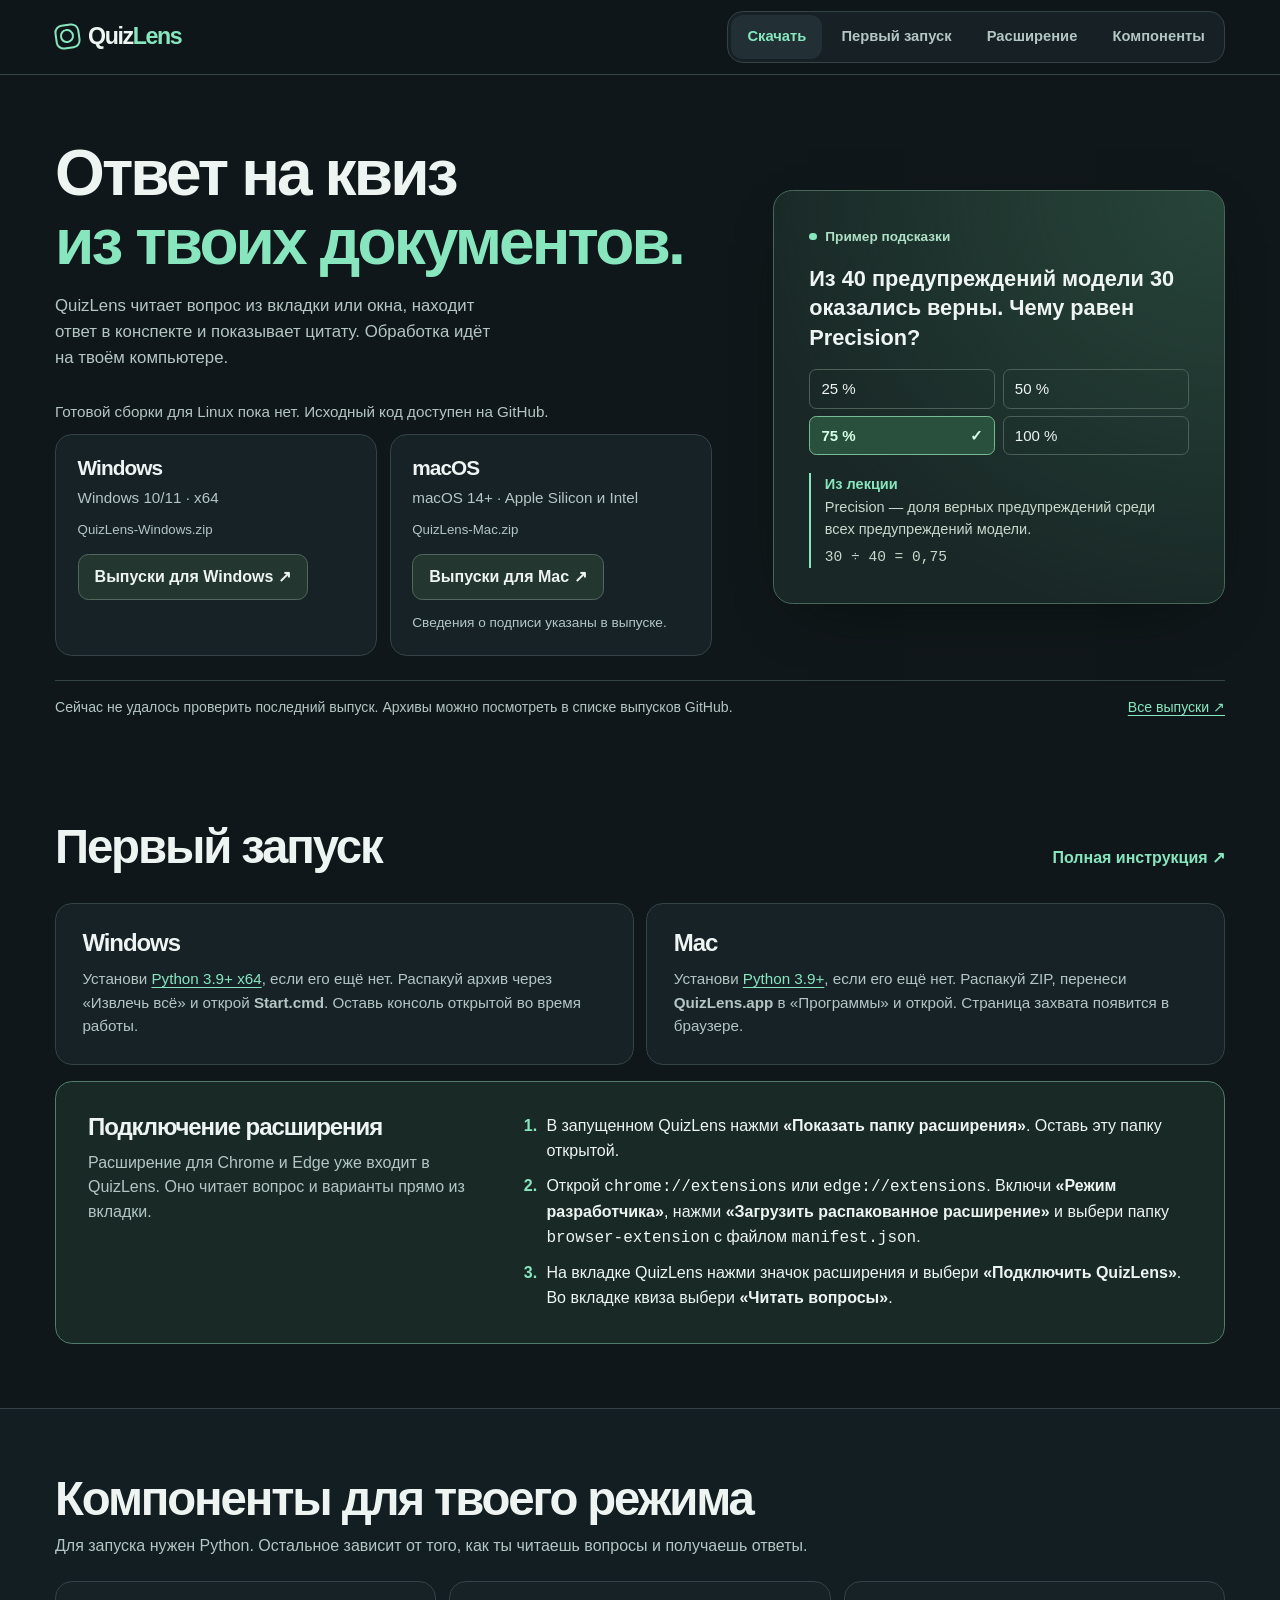
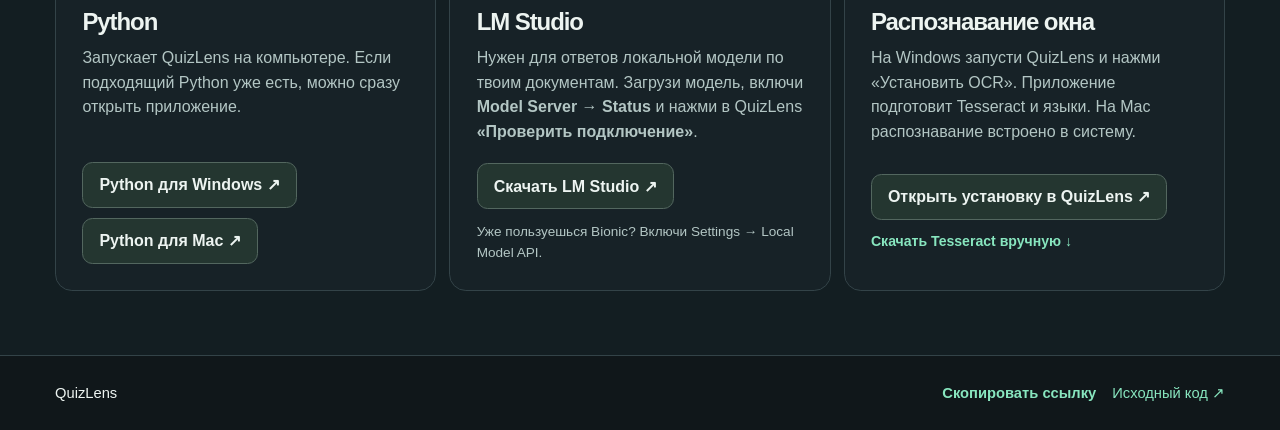
==== commit d93840cd: "Update QuizLens download page" ====
--- a/index.html
+++ b/index.html
@@ -12,16 +12,29 @@
 <header class="bar">
   <div class="wrap nav">
     <a href="./" class="brand" aria-label="QuizLens, начало страницы"><span class="lens" aria-hidden="true"></span>Quiz<span>Lens</span></a>
-    <nav aria-label="Навигация"><a href="#download">Скачать</a><a href="#start">Установка</a><a href="#components">Компоненты</a></nav>
+    <button type="button" id="nav-toggle" class="nav-toggle" aria-controls="site-nav" aria-expanded="false" hidden><span class="menu-icon" aria-hidden="true"></span>Меню</button>
+    <nav id="site-nav" aria-label="Разделы страницы"><a href="#download" aria-current="location">Скачать</a><a href="#start">Первый запуск</a><a href="#extension">Расширение</a><a href="#components">Компоненты</a></nav>
   </div>
 </header>
 <main id="main">
-  <section class="hero wrap" aria-labelledby="intro">
+  <section id="download" class="hero wrap" aria-labelledby="intro" tabindex="-1">
     <div class="intro">
-      <h1 id="intro">Ответ на квиз <em>из твоей лекции.</em></h1>
-      <p>Подключи вкладку квиза или выбери окно. QuizLens прочитает вопрос, найдёт ответ в твоих документах и покажет цитату. Документы и обработка остаются на компьютере.</p>
-      <div class="hero-actions"><a id="hero-action" class="button primary" href="#download">Выбрать сборку <span aria-hidden="true">↓</span></a><a id="extension-download" class="button secondary" href="./QuizLens-Extension.zip" download>Скачать расширение ↓</a></div>
-      <div class="intro-links"><a href="#extension">Как подключить расширение</a><a href="#components">Установить компоненты</a></div>
+      <h1 id="intro">Ответ на квиз <em>из твоих документов.</em></h1>
+      <p>QuizLens читает вопрос из вкладки или окна, находит ответ в конспекте и показывает цитату. Обработка идёт на твоём компьютере.</p>
+      <p id="device-note" class="device-note">Выбери систему своего компьютера.</p>
+      <div class="downloads">
+        <article class="build" id="windows-card">
+          <div class="build-heading"><h2>Windows</h2><span class="match" hidden>Твой ПК</span></div>
+          <p>Windows 10/11 · x64</p><p class="metadata" id="windows-info">QuizLens-Windows.zip</p>
+          <a id="windows-download" class="button asset" href="https://github.com/NolReaction/quizlens/releases">Выпуски для Windows ↗</a>
+        </article>
+        <article class="build" id="mac-card" tabindex="-1">
+          <div class="build-heading"><h2>macOS</h2><span class="match" hidden>Твой Mac</span></div>
+          <p>macOS 14+ · Apple Silicon и Intel</p><p class="metadata" id="mac-info">QuizLens-Mac.zip</p>
+          <a id="mac-download" aria-describedby="sign-info" class="button asset" href="https://github.com/NolReaction/quizlens/releases">Выпуски для Mac ↗</a>
+          <p id="sign-info" class="fine">Сведения о подписи указаны в выпуске.</p>
+        </article>
+      </div>
     </div>
     <aside class="preview" aria-label="Пример работы QuizLens">
       <div class="preview-caption"><span class="caption-dot" aria-hidden="true"></span>Пример подсказки</div>
@@ -29,39 +42,25 @@
       <div class="examples"><span>25 %</span><span>50 %</span><strong>75 % <i aria-hidden="true">✓</i></strong><span>100 %</span></div>
       <div class="evidence"><div>Из лекции</div><p>Precision — доля верных предупреждений среди всех предупреждений модели.</p><code>30 ÷ 40 = 0,75</code></div>
     </aside>
+    <div class="release-row"><p id="release-status" role="status">Выпуски публикуются на GitHub.</p><a id="releases" href="https://github.com/NolReaction/quizlens/releases">Все выпуски ↗</a></div>
   </section>
 
-  <section id="download" class="download section" aria-labelledby="download-title">
-    <div class="wrap">
-      <div class="section-heading"><div><h2 id="download-title">Скачать QuizLens</h2><p id="device-note">Выбери систему компьютера, на котором будешь проходить квиз.</p></div><button id="share" type="button" class="text-link" hidden>Скопировать ссылку</button></div>
-      <p id="share-message" class="feedback" role="status"></p>
-      <div class="build-grid">
-        <article class="build" id="mac-card" tabindex="-1"><div class="build-heading"><h3>macOS</h3><span class="match" hidden>Для этого устройства</span></div><p>macOS 14+ · Apple Silicon и Intel</p><p class="metadata" id="mac-info">Архив QuizLens-Mac.zip</p><a id="mac-download" aria-describedby="sign-info" class="button asset" href="https://github.com/NolReaction/quizlens/releases">Релизы для Mac <span aria-hidden="true">↗</span></a><p id="sign-info" class="fine">Сведения о подписи указаны в выпуске.</p></article>
-        <article class="build" id="windows-card"><div class="build-heading"><h3>Windows</h3><span class="match" hidden>Для этого устройства</span></div><p>Windows 10/11 · 64-разрядная система x64</p><p class="metadata" id="windows-info">Архив QuizLens-Windows.zip</p><a id="windows-download" class="button asset" href="https://github.com/NolReaction/quizlens/releases">Релизы для Windows <span aria-hidden="true">↗</span></a><p class="fine">Старт — файл Start.cmd. Для браузерного квиза подойдёт расширение.</p></article>
-      </div>
-      <div class="release-row"><p id="release-status" role="status">Публикации и контрольные суммы доступны в GitHub Releases.</p><a id="releases" href="https://github.com/NolReaction/quizlens/releases">Все выпуски ↗</a></div>
-      <noscript><p>Открой список выпусков. В разделе Assets выбери архив своей системы. Подробная инструкция есть ниже.</p></noscript>
-    </div>
-  </section>
-
-  <section id="start" class="guide wrap section" aria-labelledby="guide-title">
+  <section id="start" class="guide wrap section" tabindex="-1" aria-labelledby="guide-title">
     <div class="section-heading"><div><h2 id="guide-title">Первый запуск</h2></div><a href="https://github.com/NolReaction/quizlens/blob/HEAD/docs/GUIDE.md" class="text-link">Полная инструкция ↗</a></div>
     <div class="build-grid">
-      <article id="windows-install" class="build install-card"><h3>Windows</h3><p>Установи Python 3.9+ x64, если его ещё нет. Распакуй архив через «Извлечь всё» и открой <strong>Start.cmd</strong>. Оставь консоль открытой во время работы.</p></article>
-      <article id="mac-install" class="build install-card"><h3>Mac</h3><p>Установи Python 3.9+, если его ещё нет. Распакуй ZIP, перенеси <strong>QuizLens.app</strong> в «Программы» и открой. Страница захвата появится в браузере.</p></article>
+      <article id="windows-install" class="build install-card"><h3>Windows</h3><p>Установи <a href="#components">Python 3.9+ x64</a>, если его ещё нет. Распакуй архив через «Извлечь всё» и открой <strong>Start.cmd</strong>. Оставь консоль открытой во время работы.</p></article>
+      <article id="mac-install" class="build install-card"><h3>Mac</h3><p>Установи <a href="#components">Python 3.9+</a>, если его ещё нет. Распакуй ZIP, перенеси <strong>QuizLens.app</strong> в «Программы» и открой. Страница захвата появится в браузере.</p></article>
     </div>
-    <p class="update-note">В QuizLens 1.9 и новее можно включить <a href="http://127.0.0.1:8765/#appUpdates">автообновление между занятиями</a> в запущенном приложении. Для перехода с 1.8 один раз запусти новую версию из архива.</p>
-    <article id="extension" class="extension-panel" aria-labelledby="extension-title">
-      <div><h3 id="extension-title">Читать квиз из вкладки</h3><p>Для Chrome и Edge. Подключение работает с QuizLens 1.8 и новее. Если приложение уже запущено, нажми в нём «Показать папку расширения». Эту папку можно сразу выбрать в браузере.</p>
-        <a id="setup-extension-download" class="button asset" href="./QuizLens-Extension.zip" download>Скачать расширение ZIP ↓</a></div>
+    <article id="extension" class="extension-panel" aria-labelledby="extension-title" tabindex="-1">
+      <div><h3 id="extension-title">Подключение расширения</h3><p>Расширение для Chrome и Edge уже входит в QuizLens. Оно читает вопрос и варианты прямо из вкладки.</p></div>
       <ol>
-        <li>Если скачал отдельный ZIP, распакуй его в постоянную папку. Открой <code>chrome://extensions</code> или <code>edge://extensions</code>.</li>
-        <li>Включи <strong>«Режим разработчика»</strong>, нажми <strong>«Загрузить распакованное расширение»</strong> и выбери папку <code>browser-extension</code> с файлом <code>manifest.json</code>.</li>
-        <li>В QuizLens нажми значок расширения → <strong>«Подключить QuizLens»</strong>. Затем во вкладке квиза нажми тот же значок → <strong>«Читать вопросы»</strong>.</li>
+        <li>В запущенном QuizLens нажми <strong>«Показать папку расширения»</strong>. Оставь эту папку открытой.</li>
+        <li>Открой <code>chrome://extensions</code> или <code>edge://extensions</code>. Включи <strong>«Режим разработчика»</strong>, нажми <strong>«Загрузить распакованное расширение»</strong> и выбери папку <code>browser-extension</code> с файлом <code>manifest.json</code>.</li>
+        <li>На вкладке QuizLens нажми значок расширения и выбери <strong>«Подключить QuizLens»</strong>. Во вкладке квиза выбери <strong>«Читать вопросы»</strong>.</li>
       </ol>
     </article>
   </section>
-  <section id="components" class="components section" aria-labelledby="components-title"><div class="wrap">
+  <section id="components" class="components section" tabindex="-1" aria-labelledby="components-title"><div class="wrap">
     <div class="section-heading"><div><h2 id="components-title">Компоненты для твоего режима</h2><p>Для запуска нужен Python. Остальное зависит от того, как ты читаешь вопросы и получаешь ответы.</p></div></div>
     <div class="first-run-grid">
       <article class="first-run-card"><h3>Python</h3><p>Запускает QuizLens на компьютере. Если подходящий Python уже есть, можно сразу открыть приложение.</p>
@@ -73,6 +72,6 @@
     </div>
   </div></section>
 </main>
-<footer class="wrap foot"><span>QuizLens</span><a href="https://github.com/NolReaction/quizlens">Исходный код на GitHub ↗</a></footer>
+<footer class="wrap foot"><span>QuizLens</span><div class="footer-actions"><button id="share" type="button" class="text-link" hidden>Скопировать ссылку</button><a href="https://github.com/NolReaction/quizlens">Исходный код ↗</a></div><p id="share-message" class="feedback" role="status"></p></footer>
 </body>
 </html>
--- a/download.css
+++ b/download.css
@@ -1,109 +1,147 @@
 :root {
   color-scheme: dark;
-  --background: #101b1c;
-  --surface: #172627;
-  --raised: #203132;
-  --text: #f1f5ef;
-  --muted: #b1c4bd;
-  --accent: #8be3b3;
-  --line: #354641;
-  font-family: "Inter", -apple-system, BlinkMacSystemFont, "Segoe UI", sans-serif;
+  --background: #10171a;
+  --surface: #172227;
+  --raised: #223035;
+  --text: #edf4f1;
+  --muted: #b3c6c4;
+  --accent: #88e6bf;
+  --line: #334348;
+  --accent-line: #527b69;
+  font: 100%/1.55 Inter, -apple-system, BlinkMacSystemFont, "Segoe UI", sans-serif;
   background: var(--background);
   color: var(--text);
-  line-height: 1.55;
+  scroll-padding-block-start: 5.8rem;
 }
 * { box-sizing: border-box; }
 body { margin: 0; }
 [hidden] { display: none !important; }
 a { color: var(--accent); text-underline-offset: .22em; }
 button { font: inherit; cursor: pointer; }
-a:focus-visible, button:focus-visible, summary:focus-visible { outline: 3px solid #e5e5a2; outline-offset: 5px; }
-.wrap { width: min(1120px, calc(100% - 3rem)); margin: 0 auto; }
-.bar { border-bottom: 1px solid var(--line); }
-.nav, .nav nav, .brand, .section-heading, .release-row, .foot, .hero-actions, .build-heading { display: flex; align-items: center; }
-.nav { min-height: 70px; justify-content: space-between; gap: 1rem; }
-.nav nav, .hero-actions { gap: clamp(.8rem, 3vw, 1.85rem); }
+:focus-visible { outline: 3px solid #f1dca4; outline-offset: 4px; }
+.wrap { width: min(1170px, calc(100% - 3rem)); margin-inline: auto; }
+.bar {
+  position: sticky; top: 0; z-index: 3; border-bottom: 1px solid var(--line);
+  background: rgba(16, 23, 26, .96);
+}
+.nav, .nav nav, .brand, .section-heading, .release-row, .foot, .build-heading, .footer-actions {
+  display: flex; align-items: center;
+}
+.nav { min-height: 4.6rem; justify-content: space-between; gap: 1rem; position: relative; }
 .nav a, .brand, .foot a { text-decoration: none; }
-.nav nav a, .foot a { color: var(--muted); font-weight: 550; }
-.nav nav a:hover, .foot a:hover { text-decoration: underline; color: var(--text); }
-.brand { color: var(--text); font-size: 1.35rem; letter-spacing: -.065em; font-weight: 750; }
+.nav nav { gap: .2rem; background: #162025; border: 1px solid var(--line); border-radius: 1rem; padding: .2rem; }
+.nav nav a, .nav-toggle {
+  display: inline-flex; min-height: 44px; align-items: center; padding: .5rem 1rem;
+  border-radius: .75rem; color: var(--muted); font-weight: 600; font-size: .92rem;
+}
+.nav nav a:hover, .nav nav a[aria-current] { color: var(--text); background: var(--raised); }
+.nav nav a[aria-current] { color: var(--accent); }
+.nav-toggle { color: var(--text); background: var(--surface); border: 1px solid var(--line); gap: .65rem; }
+.menu-icon { width: .95em; height: .5em; border-block: 2px solid currentColor; }
+.nav-toggle[aria-expanded=true] { border-color: var(--accent-line); color: var(--accent); }
+.brand { color: var(--text); font-size: 1.45rem; letter-spacing: -.06em; font-weight: 750; }
 .brand span:last-child { color: var(--accent); }
-.lens { width: 1.55rem; height: 1.55rem; border: 2px solid var(--accent); border-radius: .55rem; transform: rotate(-8deg); margin-right: .45rem; display: grid; place-items: center; }
-.lens::before { content: ''; width: .61rem; height: .61rem; border: 2px solid var(--accent); border-radius: 50%; }
-.skip-link { position: absolute; top: -100px; left: 1rem; background: var(--surface); padding: .7rem 1rem; }
-.skip-link:focus { top: 1rem; z-index: 2; }
+.lens { width: 1.55rem; height: 1.55rem; border: 2px solid var(--accent); border-radius: .5rem; transform: rotate(-8deg); margin-right: .52rem; display: grid; place-items: center; }
+.lens::before { content: ''; width: .62rem; height: .62rem; border: 2px solid var(--accent); border-radius: 50%; }
+.skip-link { position: absolute; top: -8rem; left: 1rem; background: var(--surface); padding: .7rem 1rem; }
+.skip-link:focus { position: fixed; top: .5rem; z-index: 4; }
 h1, h2, h3, p { margin: 0; }
-h1, h2, h3 { line-height: 1.1; letter-spacing: -.05em; text-wrap: balance; }
-h1 { font-size: clamp(2.8rem, 5.9vw, 5.25rem); }
+h1, h2, h3 { line-height: 1.08; letter-spacing: -.045em; text-wrap: balance; }
+h1 { font-size: clamp(2.65rem, 5vw, 4.8rem); }
 h1 em { display: block; font-weight: inherit; font-style: normal; color: var(--accent); }
-h2 { font-size: clamp(1.9rem, 3.6vw, 3rem); }
-h3 { font-size: 1.65rem; }
-.hero { padding-block: clamp(3.1rem, 7vw, 6.5rem); display: grid; grid-template-columns: minmax(0, 1.22fr) minmax(0, .9fr); gap: clamp(2rem, 7vw, 5rem); align-items: center; }
-.intro > p { font-size: clamp(1rem, 1.4vw, 1.16rem); line-height: 1.65; max-width: 42em; color: var(--muted); margin: 1.3rem 0 1.8rem; }
-.hero-actions { flex-wrap: wrap; }
+h2 { font-size: clamp(1.85rem, 3.7vw, 3rem); }
+h3 { font-size: 1.5rem; }
+.hero {
+  padding-block: clamp(2.4rem, 5vw, 5rem) 2.4rem; display: grid;
+  grid-template-columns: minmax(0, 1.38fr) minmax(0, .95fr);
+  gap: 1.5rem clamp(1.5rem, 4.8vw, 4.5rem); align-items: center;
+}
+.intro > p { color: var(--muted); margin-top: 1rem; max-width: 48ch; font-size: 1.05rem; }
+.intro > .device-note { margin: 1.8rem 0 .7rem; max-width: none; font-size: .95rem; }
+.downloads, .build-grid, .first-run-grid { display: grid; grid-template-columns: repeat(2,minmax(0,1fr)); gap: .8rem; }
+.build, .first-run-card {
+  border: 1px solid var(--line); border-radius: 1.05rem; background: var(--surface); padding: clamp(1.1rem, 2.2vw, 1.65rem);
+}
+.downloads .build { padding: clamp(.95rem, 1.8vw, 1.35rem); }
+.build-heading { flex-wrap: wrap; gap: .55rem; margin-bottom: .4rem; }
+.build-heading h2 { font-size: 1.3rem; }
+.build.recommended { background: linear-gradient(128deg, #1c302b, #172525); border-color: var(--accent-line); }
+.match { color: var(--accent); font-size: .79rem; font-weight: 650; }
+.build p, .first-run-card p, .release-row p, .extension-panel p, .section-heading p { color: var(--muted); }
+.build p { font-size: .95rem; }
+.build .metadata { margin: .65rem 0 .85rem; font-size: .83rem; overflow-wrap: anywhere; }
+.build .fine, .first-run-card .fine { margin-top: .75rem; font-size: .85rem; }
 .button, .text-link { font-weight: 650; text-decoration: none; }
-.button { display: inline-flex; justify-content: center; align-items: center; gap: .6rem; padding: .66rem 1.2rem; border-radius: .65rem; line-height: 1.45; border: 1px solid var(--line); }
-.button.primary, .recommended .asset { background: var(--accent); color: #09261c; border-color: transparent; }
-.button.primary:hover, .recommended .asset:hover { background: #a4eabf; }
-.button { min-height: 46px; }
-.button.secondary { background: #1b302b; color: var(--accent); }
-.button.secondary:hover { background: #274237; }
-.text-link { color: var(--accent); border: 0; background: transparent; padding: .45rem 0; }
-.text-link:hover { text-decoration: underline; }
-.preview { border: 1px solid #436454; border-radius: 1.12rem; padding: clamp(1.15rem, 3vw, 2rem); background: linear-gradient(133deg, #203b31 0%, #182b28 88%); }
-.preview-caption { color: #a8dcb9; font-size: .82rem; font-weight: 600; display: flex; align-items: center; gap: .55rem; }
-.caption-dot { width: .45rem; height: .45rem; border-radius: 50%; background: var(--accent); }
-.example-question { margin: 1rem 0; font-weight: 650; font-size: clamp(1.05rem, 1.8vw, 1.35rem); line-height: 1.35; }
-.examples { display: grid; grid-template-columns: repeat(2, 1fr); gap: .4rem; }
-.examples > * { border: 1px solid #4a6259; padding: .35rem .7rem; border-radius: .35rem; font-size: .92rem; font-weight: 500; }
-.examples strong { color: #c3f5d3; background: #274b39; border-color: #78bd8d; }
+.button { display: inline-flex; min-height: 46px; justify-content: center; align-items: center; text-align: center; padding: .65rem 1rem; border-radius: .65rem; line-height: 1.35; border: 1px solid #53675f; background: #243630; color: var(--text); }
+.button:hover { border-color: var(--accent); background: #2e463c; }
+.recommended .button { background: var(--accent); color: #103126; border-color: transparent; }
+.recommended .button:hover { background: #adf1cf; }
+.text-link, .footer-actions a { display: inline-flex; min-height: 44px; align-items: center; color: var(--accent); border: 0; background: transparent; padding: .4rem 0; }
+.text-link:hover, .foot a:hover { text-decoration: underline; }
+.preview {
+  border: 1px solid #476759; border-radius: 1.2rem; padding: clamp(1.35rem, 3vw, 2.2rem);
+  background: radial-gradient(ellipse at top right, #27453a, transparent 75%), #192826;
+  box-shadow: 0 1.2rem 4rem -2.1rem #020c09;
+}
+.preview-caption { display: flex; align-items: center; gap: .55rem; font-size: .85rem; color: #ade0c6; font-weight: 650; }
+.caption-dot { width: .46rem; height: .46rem; background: var(--accent); border-radius: 50%; }
+.example-question { margin: 1.05rem 0; font-weight: 650; font-size: clamp(1.1rem, 1.7vw, 1.4rem); line-height: 1.35; }
+.examples { display: grid; grid-template-columns: 1fr 1fr; gap: .45rem; }
+.examples > * { border: 1px solid #4b6158; padding: .45rem .7rem; border-radius: .45rem; font-size: .94rem; }
+.examples strong { color: #d4ffe6; background: #29503d; border-color: #79b993; }
 .examples i { font-style: normal; float: right; }
-.evidence { padding-left: .8rem; border-left: 2px solid #8ed4a2; margin-top: 1.15rem; font-size: .86rem; color: #c8d8cd; }
+.evidence { margin-top: 1.1rem; padding-left: .85rem; border-left: 2px solid var(--accent); font-size: .91rem; color: #c8d8cd; }
 .evidence div { font-weight: 650; color: var(--accent); }
-.evidence code { display: block; margin-top: .2rem; color: var(--text); }
-.section { padding-block: clamp(2.7rem, 5vw, 4.8rem); scroll-margin-top: .5rem; }
-.download { background: #142122; border-block: 1px solid var(--line); }
-.section-heading, .release-row, .foot { justify-content: space-between; gap: 1rem; flex-wrap: wrap; }
-.section-heading { align-items: baseline; margin-bottom: 1.5rem; }
-.section-heading p, .build p, .release-row p { color: var(--muted); }
+.evidence code { display: block; margin-top: .3rem; }
+.release-row, .section-heading, .foot { justify-content: space-between; gap: .65rem 1.25rem; flex-wrap: wrap; }
+.release-row { grid-column: 1 / -1; font-size: .88rem; border-top: 1px solid var(--line); padding-top: 1rem; }
+.section { padding-block: clamp(2.5rem, 5vw, 4.5rem); }
+.section-heading { align-items: baseline; margin-bottom: 1.4rem; }
 .section-heading p { margin-top: .65rem; }
-.build-grid { display: grid; grid-template-columns: repeat(2,minmax(0,1fr)); gap: .9rem; }
-.build { border: 1px solid var(--line); border-radius: .8rem; background: var(--surface); padding: clamp(1.1rem, 2vw, 1.55rem); }
-.build-heading { flex-wrap: wrap; gap: .65rem; margin-bottom: .5rem; }
-.build.recommended { border-color: #6b9b7f; }
-.match { color: #b7f0c8; font-size: .74rem; letter-spacing: .01em; }
-.build p { font-size: .93rem; overflow-wrap: anywhere; }
-.build .metadata { margin: 1rem 0 .6rem; font-size: .82rem; }
-.asset { color: var(--text); background: #293b37; border-color: #536a60; }
-.asset:hover { background: #334c42; }
-.build .fine, .release-row { font-size: .82rem; }
-.build .fine { margin-top: .85rem; }
-.release-row { margin-top: 1.1rem; }
+.install-card h3 { margin-bottom: .7rem; }
+.extension-panel { display: grid; grid-template-columns: minmax(0,.8fr) minmax(0,1.4fr); gap: clamp(1rem,4vw,3rem); padding: clamp(1.2rem,3vw,2rem); margin-top: 1rem; border: 1px solid var(--accent-line); background: #192a26; border-radius: 1.05rem; }
+.extension-panel p { margin-top: .65rem; }
+.extension-panel ol { margin: 0; padding-left: 1.35rem; }
+.extension-panel li { padding-left: .3rem; }
+.extension-panel li + li { margin-top: .65rem; }
+.extension-panel li::marker { color: var(--accent); font-weight: 650; }
+.components { background: #131e22; border-block: 1px solid var(--line); }
+.first-run-grid { grid-template-columns: repeat(3, minmax(0,1fr)); }
+.first-run-card { display: flex; flex-direction: column; align-items: flex-start; }
+.first-run-card p { margin-top: .7rem; }
+.first-run-card .text-link { font-size: .88rem; }
+.component-actions, .footer-actions { display: flex; flex-wrap: wrap; gap: .6rem 1rem; }
+.component-actions { padding-top: 1.15rem; margin-top: auto; }
+code { font-family: "IBM Plex Mono", Consolas, monospace; overflow-wrap: anywhere; }
+.foot { padding-block: 1rem; font-size: .92rem; }
 .feedback:empty { display: none; }
-.feedback:not(:empty) { margin: -.7rem 0 1rem; overflow-wrap: anywhere; color: var(--muted); }
-.intro-links, .component-actions { display: flex; flex-wrap: wrap; gap: .55rem 1.2rem; }
-.intro-links { margin-top: .85rem; }
-.intro-links a, .first-run-card .text-link { display: inline-flex; align-items: center; min-height: 44px; font-size: .9rem; }
-.update-note { margin-top: .9rem; font-size: .9rem; color: var(--muted); }
-.install-card h3 { margin-bottom: .6rem; }
-.extension-panel { display: grid; grid-template-columns: minmax(0,.8fr) minmax(0,1.2fr); gap: 2rem; padding: clamp(1.2rem,3vw,2rem); margin-top: 1rem; border: 1px solid #436454; background: var(--surface); border-radius: .9rem; }
-.extension-panel p { margin: .8rem 0 1.1rem; color: var(--muted); }
-.extension-panel ol { margin: 0; padding-left: 1.3rem; }
-.extension-panel li { margin-bottom: .55rem; padding-left: .25rem; }
-.extension-panel li:last-child { margin: 0; }
-.extension-panel li::marker { color: var(--accent); font-weight: 650; }
-.components { background: #142122; border-block: 1px solid var(--line); }
-.component-actions { margin-top: auto; padding-top: 1.1rem; gap: .6rem; }
-.first-run-grid { display: grid; grid-template-columns: repeat(3, minmax(0, 1fr)); gap: 1rem; margin-top: 1.5rem; }
-.first-run-card { display: flex; flex-direction: column; align-items: flex-start; padding: clamp(1.2rem, 3vw, 2rem); background: var(--surface); border: 1px solid var(--line); border-radius: .9rem; scroll-margin-block-start: 1rem; }
-.first-run-card h3 { font-size: clamp(1.35rem, 2vw, 1.65rem); }
-.first-run-card p { color: var(--muted); margin-top: .9rem; }
-.first-run-card strong { color: var(--text); font-weight: 620; }
-.first-run-card .fine { font-size: .85rem; }
-code { font-family: "IBM Plex Mono", "SFMono-Regular", Consolas, monospace; overflow-wrap: anywhere; }
-.foot { border-top: 1px solid var(--line); padding-block: 1.5rem; font-size: .88rem; }
-@media (max-width: 740px) { .hero { grid-template-columns: 1fr; gap: 2rem; } .preview { max-width: 32em; } .extension-panel { grid-template-columns: minmax(0,1fr); gap: 1.4rem; } }
-@media (max-width: 570px) { .wrap { width: calc(100% - 2rem); } .nav nav { font-size: .84rem; gap: .8rem; } .nav { min-height: 58px; } .build-grid { grid-template-columns: 1fr; } .section-heading { gap: .45rem; } }
-@media (max-width: 380px) { .nav { align-items: flex-start; flex-wrap: wrap; gap: .4rem; padding-block: .6rem; } .nav nav { width: 100%; justify-content: space-between; } }
-@media (max-width: 850px) { .first-run-grid { grid-template-columns: 1fr; } }
-.nav nav a { display: inline-flex; align-items: center; min-height: 44px; }
+.feedback { width: 100%; overflow-wrap: anywhere; color: var(--muted); }
+@media (max-width: 900px) {
+  .hero { grid-template-columns: minmax(0,1.45fr) minmax(0,1fr); }
+  .first-run-grid { grid-template-columns: 1fr; }
+}
+@media (max-width: 740px) {
+  .wrap { width: min(36rem, calc(100% - 2rem)); }
+  .hero, .extension-panel { grid-template-columns: 1fr; }
+  .hero { gap: 1.25rem; }
+  .nav { min-height: 3.85rem; flex-wrap: wrap; padding-block: .35rem; }
+  .nav nav { width: 100%; flex-wrap: wrap; }
+  .nav-toggle:not([hidden]) + nav { position: absolute; top: calc(100% + .35rem); right: 0; width: min(18rem, 100%); display: grid; padding: .4rem; box-shadow: 0 1rem 2rem #060c10ab; }
+  .release-row { grid-row: 2; }
+}
+@media (max-width: 560px) {
+  .downloads, .build-grid { grid-template-columns: 1fr; }
+  .downloads .build { display: grid; grid-template-columns: 1fr auto; align-items: center; gap: .2rem .5rem; }
+  .downloads .build-heading, .downloads .metadata, .downloads .fine { margin: 0; }
+  .downloads .build-heading, .downloads .build p { grid-column: 1; }
+  .downloads .build .metadata { font-size: .75rem; }
+  .downloads .button { grid-column: 2; grid-row: 1 / span 3; max-width: 9.2rem; }
+  .downloads .build .fine { grid-column: 1 / -1; }
+}
+@media (prefers-reduced-motion: no-preference) {
+  :root { scroll-behavior: smooth; }
+  .nav nav a, .button, .nav-toggle { transition: background-color .16s, color .16s, border-color .16s, transform .16s; }
+  .button:active { transform: translateY(1px); }
+  .preview, .nav-toggle:not([hidden]) + nav:not([hidden]) { animation: appear .24s ease-out; }
+  @keyframes appear { from { opacity: .45; transform: translateY(5px); } to { opacity: 1; transform: translateY(0); } }
+}
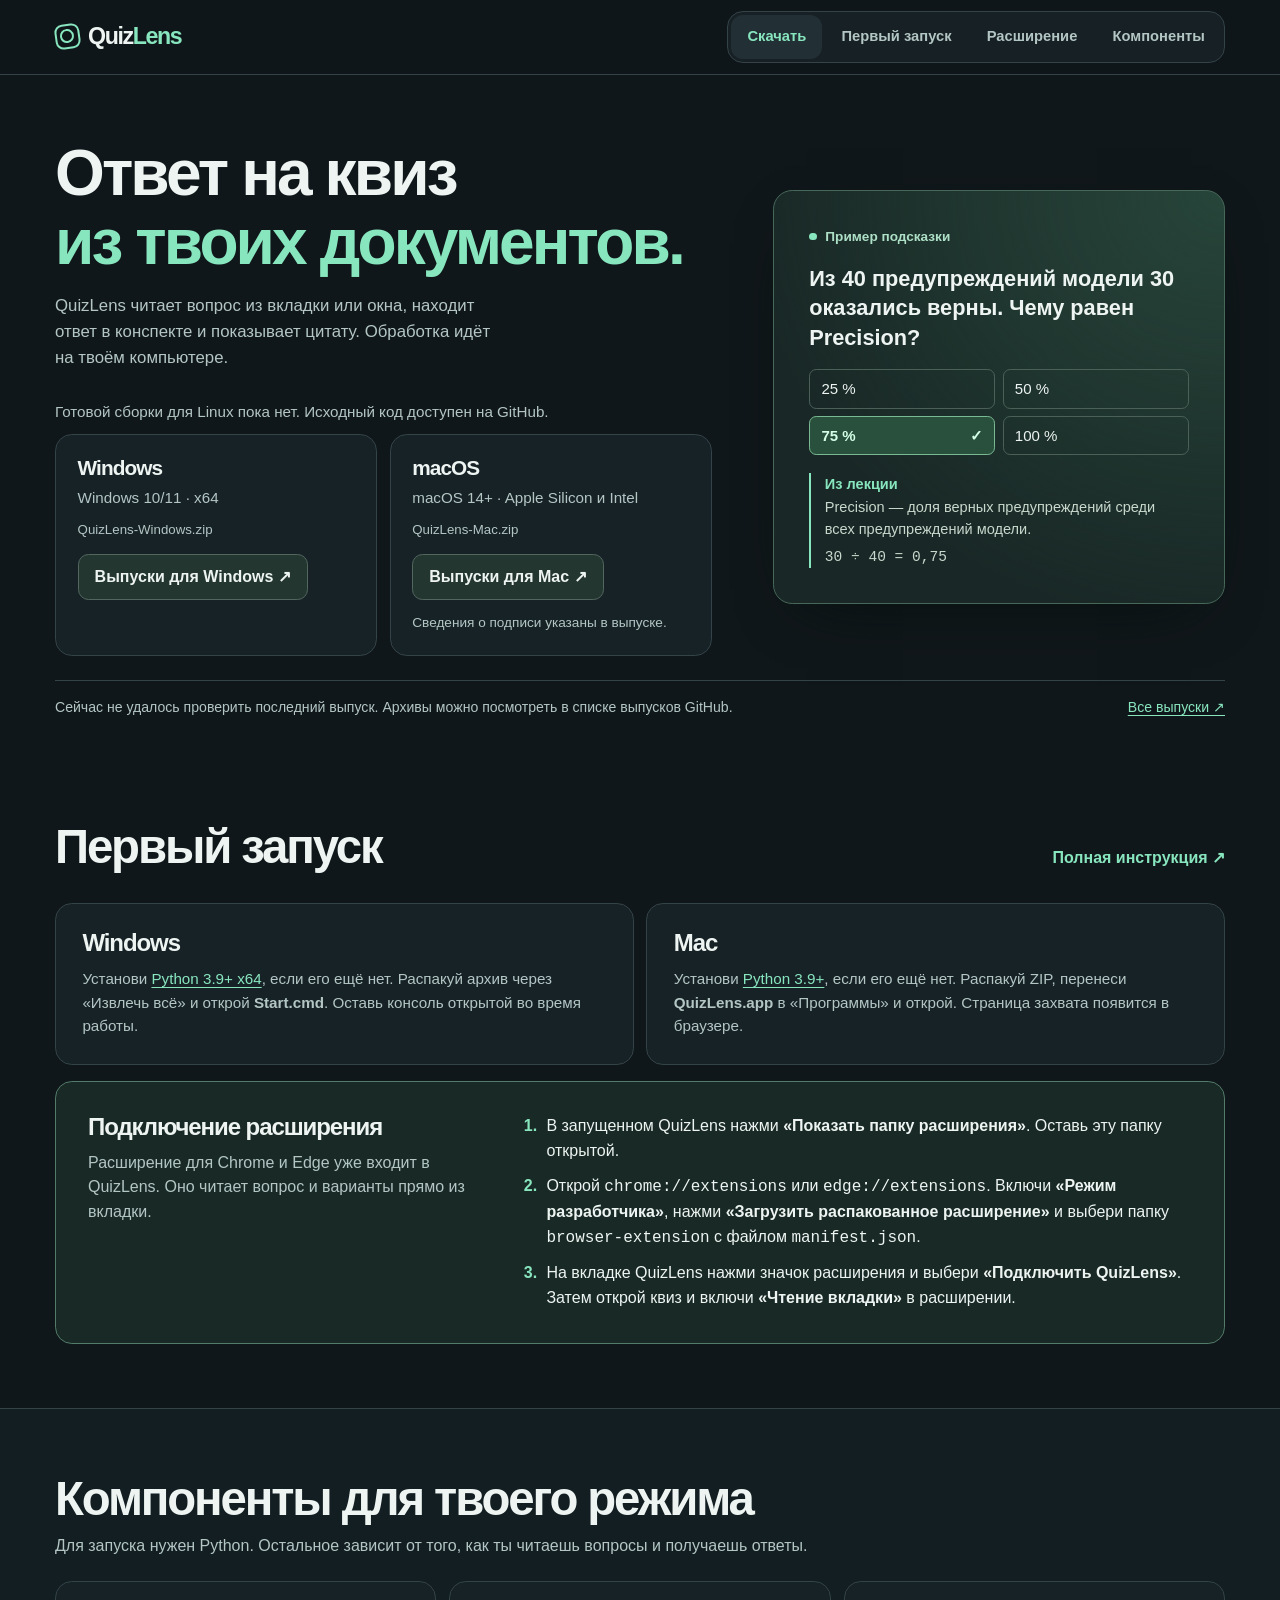
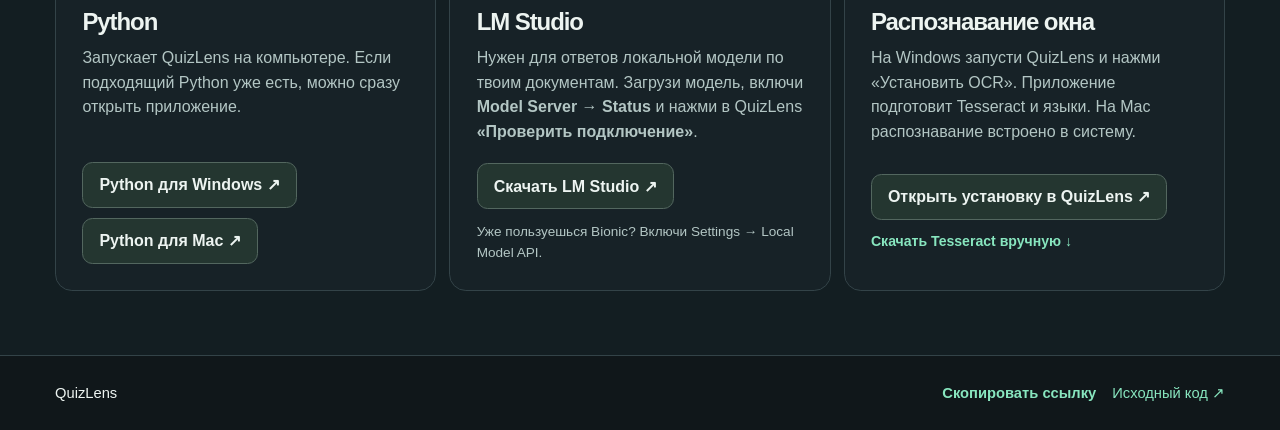
==== commit 831957bb: "Update QuizLens download page" ====
--- a/index.html
+++ b/index.html
@@ -56,7 +56,7 @@
       <ol>
         <li>В запущенном QuizLens нажми <strong>«Показать папку расширения»</strong>. Оставь эту папку открытой.</li>
         <li>Открой <code>chrome://extensions</code> или <code>edge://extensions</code>. Включи <strong>«Режим разработчика»</strong>, нажми <strong>«Загрузить распакованное расширение»</strong> и выбери папку <code>browser-extension</code> с файлом <code>manifest.json</code>.</li>
-        <li>На вкладке QuizLens нажми значок расширения и выбери <strong>«Подключить QuizLens»</strong>. Во вкладке квиза выбери <strong>«Читать вопросы»</strong>.</li>
+        <li>На вкладке QuizLens нажми значок расширения и выбери <strong>«Подключить QuizLens»</strong>. Затем открой квиз и включи <strong>«Чтение вкладки»</strong> в расширении.</li>
       </ol>
     </article>
   </section>
--- a/download.css
+++ b/download.css
@@ -37,7 +37,14 @@
 .nav nav a:hover, .nav nav a[aria-current] { color: var(--text); background: var(--raised); }
 .nav nav a[aria-current] { color: var(--accent); }
 .nav-toggle { color: var(--text); background: var(--surface); border: 1px solid var(--line); gap: .65rem; }
-.menu-icon { width: .95em; height: .5em; border-block: 2px solid currentColor; }
+.menu-icon { position:relative; width:1em; height:1em; display:inline-block; }
+.menu-icon::before, .menu-icon::after {
+  content:""; position:absolute; inset-inline:0; top:50%; height:2px; margin-top:-1px;
+  background:currentColor; border-radius:2px; transform:translateY(-3px);
+}
+.menu-icon::after { transform:translateY(3px); }
+.nav-toggle[aria-expanded=true] .menu-icon::before { transform:rotate(45deg); }
+.nav-toggle[aria-expanded=true] .menu-icon::after { transform:rotate(-45deg); }
 .nav-toggle[aria-expanded=true] { border-color: var(--accent-line); color: var(--accent); }
 .brand { color: var(--text); font-size: 1.45rem; letter-spacing: -.06em; font-weight: 750; }
 .brand span:last-child { color: var(--accent); }
@@ -126,7 +133,9 @@
   .hero { gap: 1.25rem; }
   .nav { min-height: 3.85rem; flex-wrap: wrap; padding-block: .35rem; }
   .nav nav { width: 100%; flex-wrap: wrap; }
-  .nav-toggle:not([hidden]) + nav { position: absolute; top: calc(100% + .35rem); right: 0; width: min(18rem, 100%); display: grid; padding: .4rem; box-shadow: 0 1rem 2rem #060c10ab; }
+  .nav-toggle:not([hidden]) + nav { position: absolute; top: calc(100% + .35rem); right: 0; width: min(18rem, 100%); display:grid; padding:.4rem; max-height:calc(100dvh - 5rem); overflow:auto;
+    background:linear-gradient(155deg, #20312d, #172126 70%); transform-origin:top right;
+    box-shadow:0 1rem 2rem #060c10ab, inset 0 1px rgb(222 255 239 / 5%); }
   .release-row { grid-row: 2; }
 }
 @media (max-width: 560px) {
@@ -141,7 +150,12 @@
 @media (prefers-reduced-motion: no-preference) {
   :root { scroll-behavior: smooth; }
   .nav nav a, .button, .nav-toggle { transition: background-color .16s, color .16s, border-color .16s, transform .16s; }
-  .button:active { transform: translateY(1px); }
-  .preview, .nav-toggle:not([hidden]) + nav:not([hidden]) { animation: appear .24s ease-out; }
+  .nav-toggle:active, .button:active { transform: translateY(1px); }
+  .menu-icon::before, .menu-icon::after { transition:transform 160ms cubic-bezier(.2,.8,.2,1); }
+  @media (hover:hover) {
+    .button:hover { transform:translateY(-1px); }
+    .button:active { transform:translateY(1px); }
+  }
+  .preview { animation: appear .24s ease-out; }
   @keyframes appear { from { opacity: .45; transform: translateY(5px); } to { opacity: 1; transform: translateY(0); } }
 }
